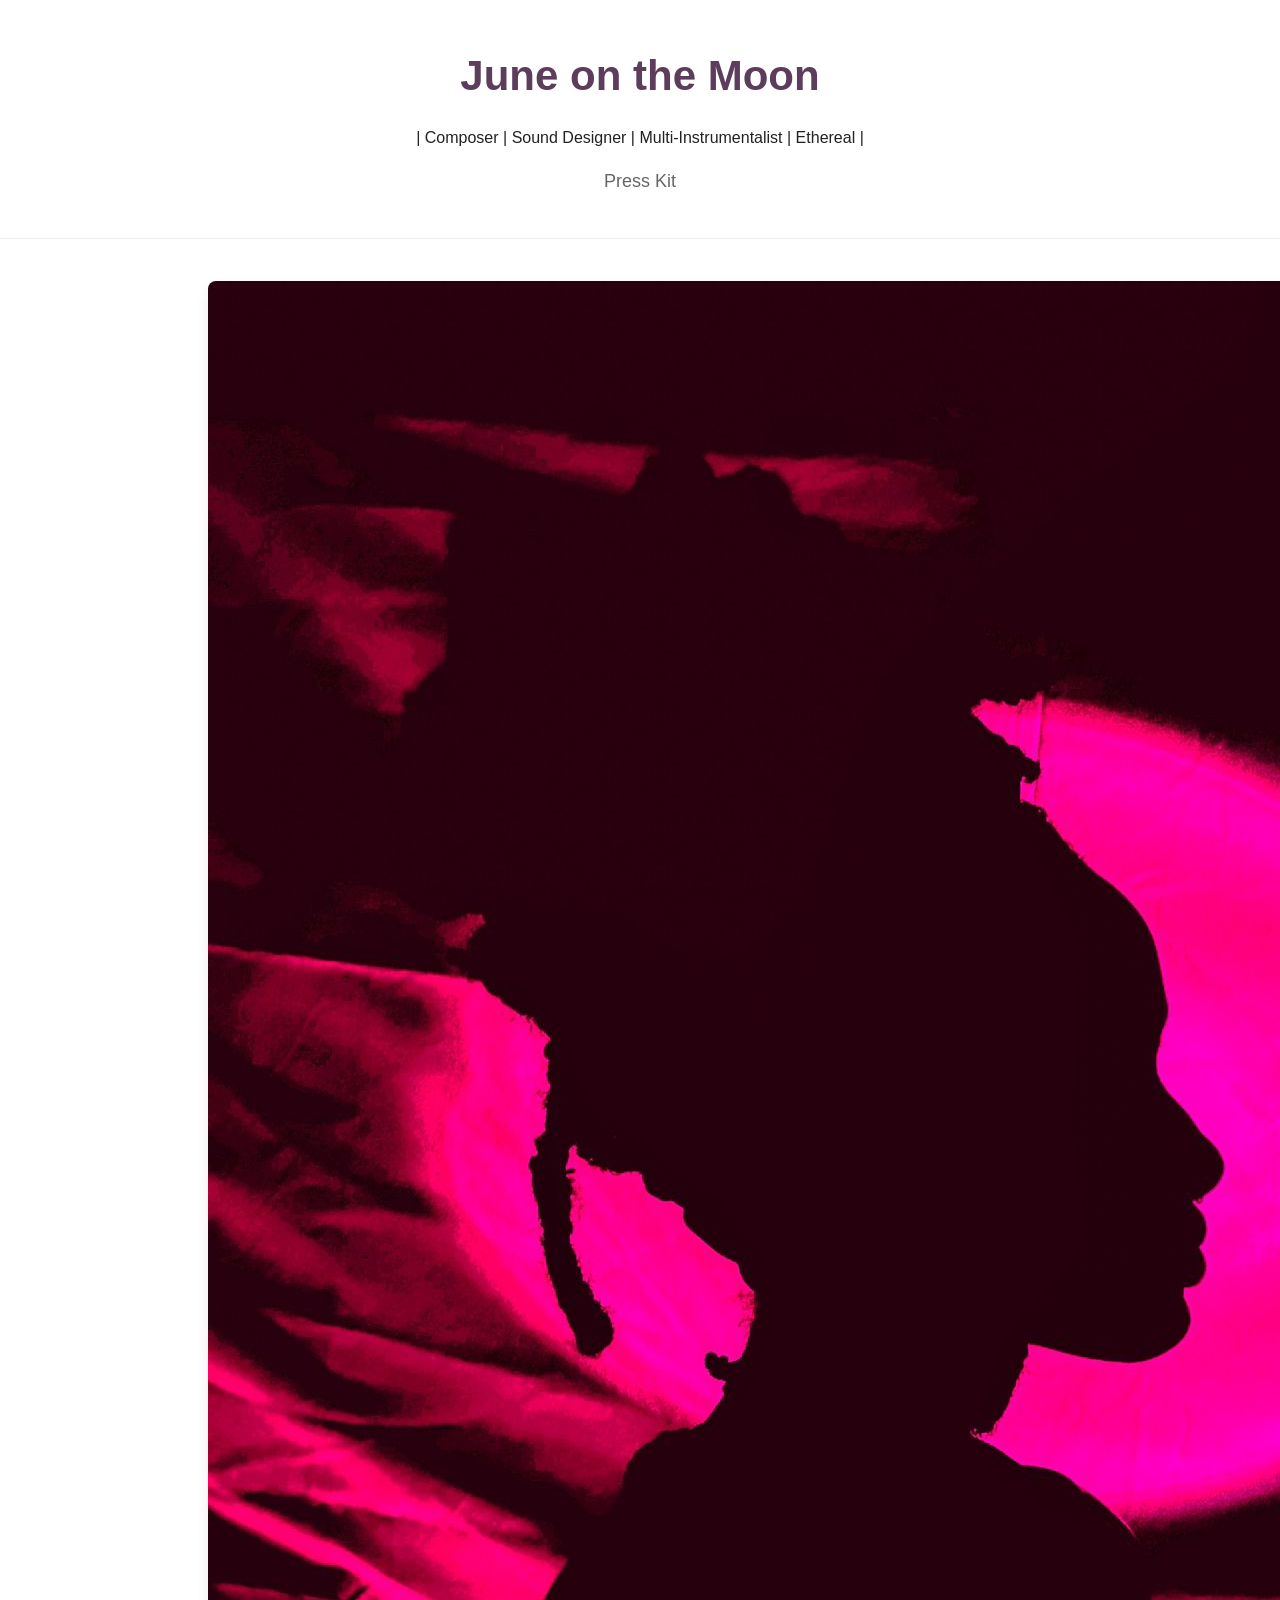
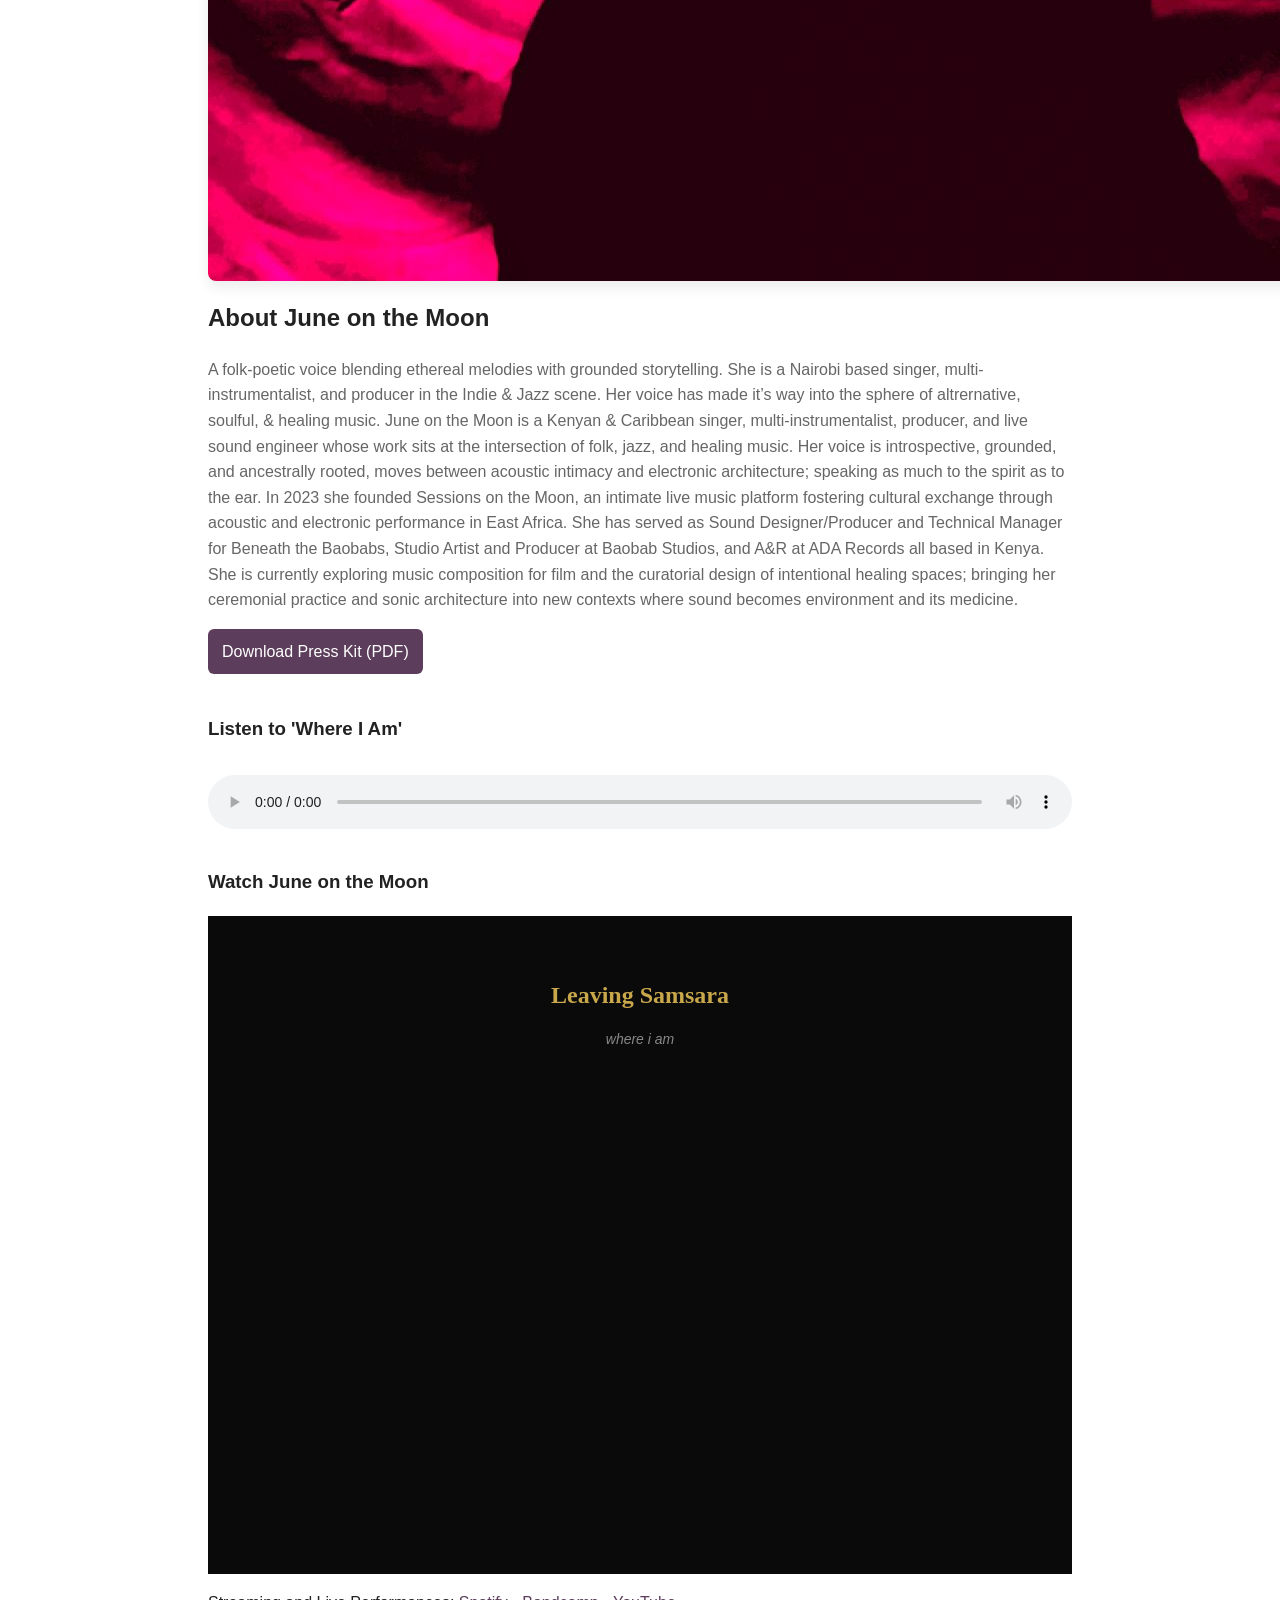
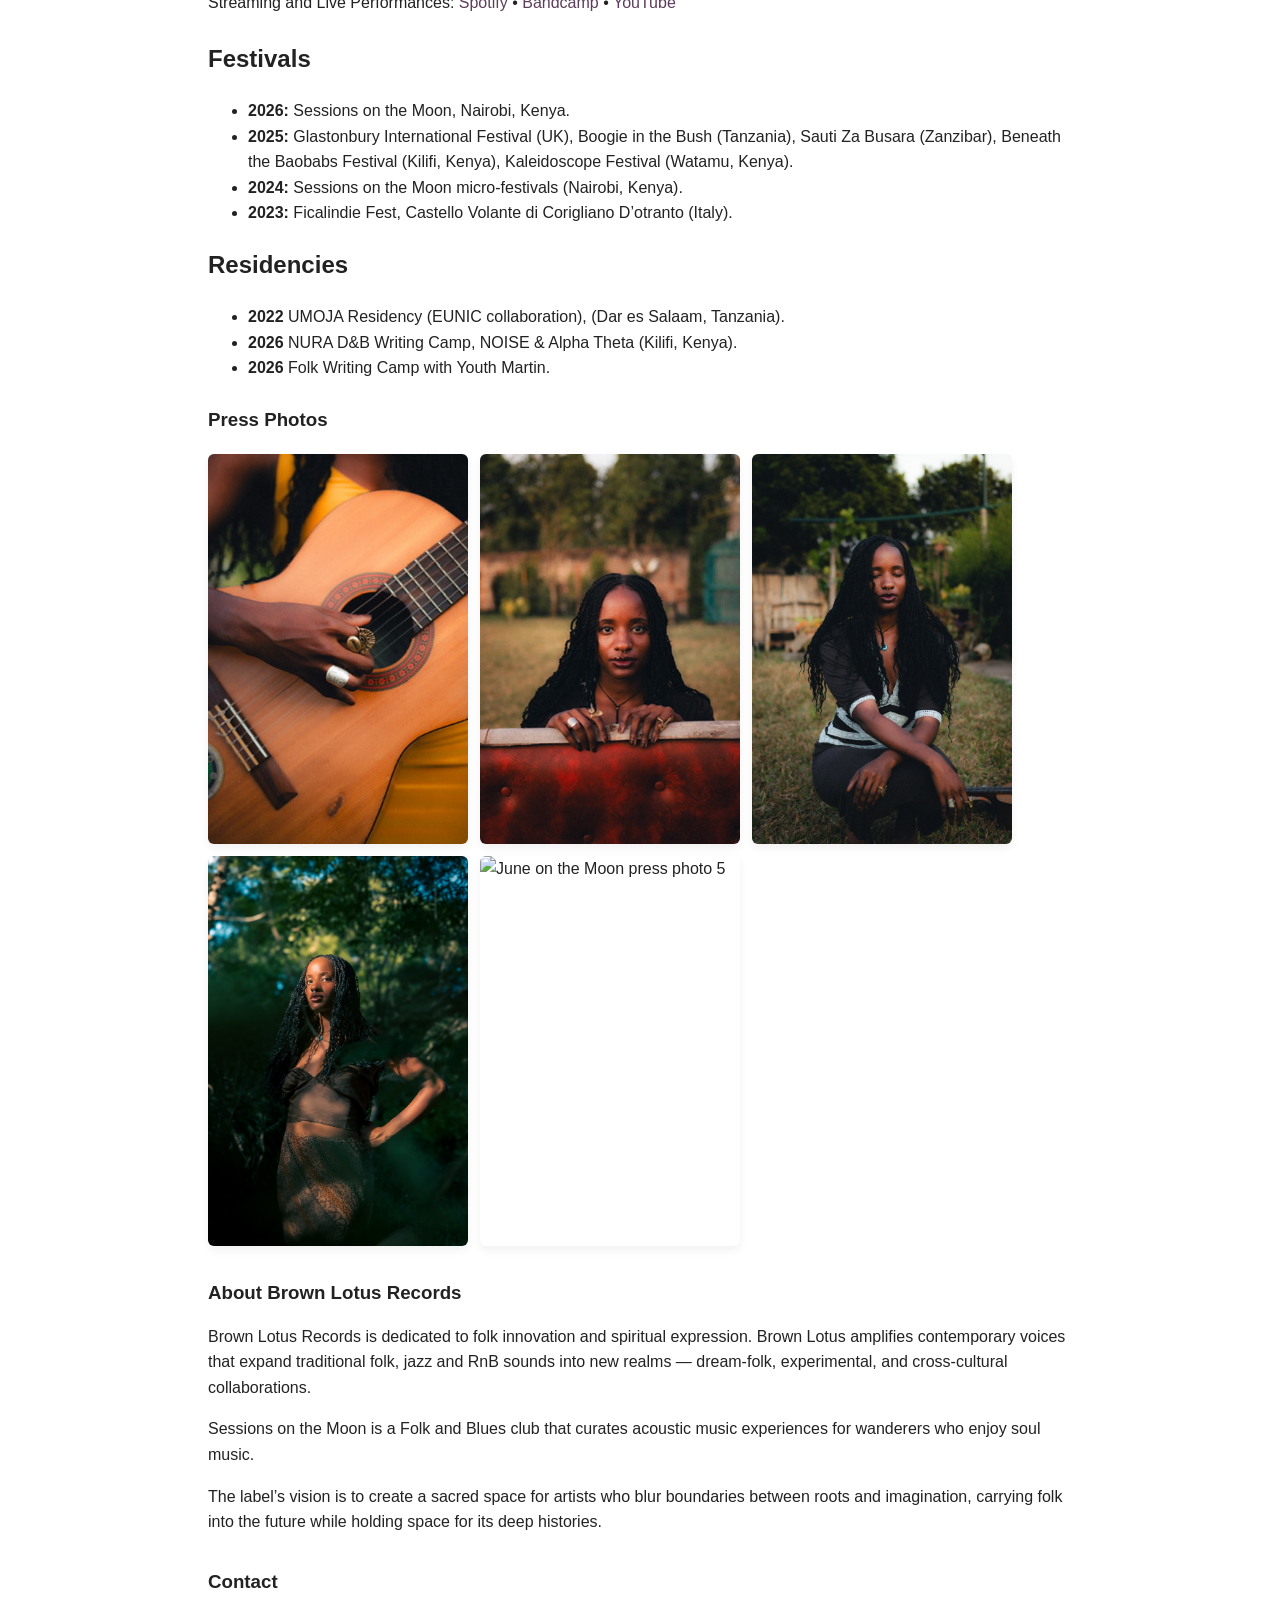
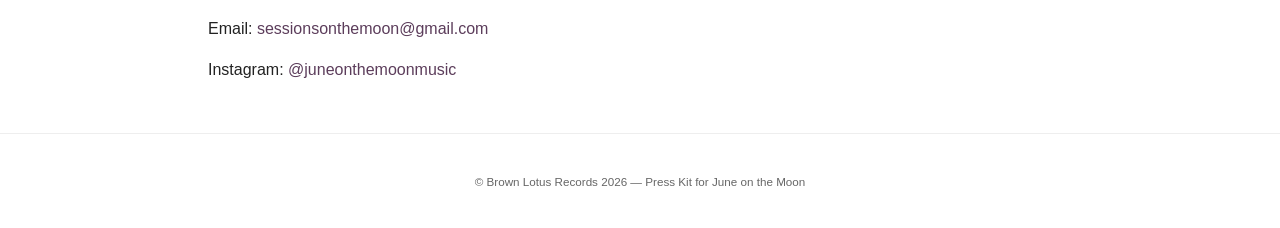
==== index.html @ 91c7a447 "Update index.html updated youtube link" ====
<!doctype html>
<html lang="en">
<head>
  <meta charset="utf-8" />
  <meta name="viewport" content="width=device-width,initial-scale=1" />
  <title>June on the Moon — Press Kit | Brown Lotus Records</title>
  <meta name="description" content="Press kit for June on the Moon, released under Brown Lotus Records." />
  <link rel="stylesheet" href="styles.css" />
</head>
<body>
  <header class="site-header">
    <div class="container">
      <h1 class="artist-name">June on the Moon</h1>
      <p> | Composer | Sound Designer | Multi-Instrumentalist | Ethereal |</p>
      <p class="artist-tag">Press Kit</p>
    </div>
  </header>

  <main class="container">
    <!-- Hero section -->
    <section class="hero">
      <img src="assets/june-hero.jpeg" alt="June on the Moon press photo" class="hero-img" />
      <div class="hero-text">
        <h2>About June on the Moon</h2>
       <p class="bio">
          A folk-poetic voice blending ethereal melodies with grounded storytelling. 
          She is a Nairobi based singer, multi-instrumentalist, and producer in the Indie & Jazz scene. 
          Her voice has made it’s way into the sphere of altrernative, soulful, & healing music.
          
         June on the Moon is a Kenyan & Caribbean singer, multi-instrumentalist, producer, and live sound engineer whose work sits at the intersection of
         folk, jazz, and healing music. Her voice is introspective, grounded, and ancestrally rooted, moves between acoustic intimacy and electronic architecture;
         speaking as much to the spirit as to the ear. In 2023 she founded Sessions on the Moon, an intimate live music platform fostering cultural exchange 
         through acoustic and electronic performance in East Africa. 
         She has served as Sound Designer/Producer and Technical Manager for Beneath the Baobabs, 
         Studio Artist and Producer at Baobab Studios, and A&R at ADA Records all based in Kenya.

         She is currently exploring music composition for film and the curatorial design of intentional healing spaces; bringing her ceremonial practice 
         and sonic architecture into new contexts where sound becomes environment and its medicine. 
        
        <p>
          <a class="cta" href="assets/june-presskit.pdf" download>Download Press Kit (PDF)</a>
        </p>
      </div>
    </section>

    <!-- Listen section -->
    <section class="listen">
      <h3>Listen to 'Where I Am'</h3>
      <audio controls>
        <source src="assets/june-track.mp3" type="audio/mpeg" />
        Your browser does not support the audio element.
      </audio>
        <!-- Video Section -->

        <h3>Watch June on the Moon</h3>
<section style="padding: 40px 20px; text-align: center; background: #0a0a0a;">
  <h2 style="color: #c9a84c; font-family: Georgia, serif; margin-bottom: 8px;">Leaving Samsara</h2>
  <p style="color: #888; font-size: 14px; margin-bottom: 20px;"><em>where i am</em></p>
  <div style="max-width: 560px; margin: 0 auto; position: relative; padding-bottom: 56.25%; height: 0; overflow: hidden; border-radius: 8px;">
  <iframe
    style="position: absolute; top: 0; left: 0; width: 100%; height: 100%; border-radius: 8px;"
    src="https://www.youtube.com/embed/In9rB8typNE"
    title="Leaving Samsara (where i am)"
    frameborder="0"
    allow="accelerometer; autoplay; clipboard-write; encrypted-media; gyroscope; picture-in-picture"
    allowfullscreen>
  </iframe>
</div>
</section>
      <p class="links">
        Streaming and Live Performances: <a href="https://open.spotify.com/artist/4D7fnI4k0SwiiH1v9u6l1j" target="_blank">Spotify</a> •
        <a href="https://juneonthemoonmusic.bandcamp.com/track/leaving-samsara-where-i-am" target="_blank">Bandcamp</a> •
        <a href="https://www.youtube.com/watch?v=BKdWdYmQmaE" target="_blank">YouTube</a>
      </p>
    </section>

<!--Notable Performances and residencies section --> 
<section class="events"> 
    <h2>Festivals</h2> 
    <ul>
        <li><strong>2026:</strong> Sessions on the Moon, Nairobi, Kenya.</li>
        <li><strong>2025:</strong> Glastonbury International Festival (UK), 
                                     Boogie in the Bush (Tanzania), 
                                     Sauti Za Busara (Zanzibar), 
                                     Beneath the Baobabs Festival (Kilifi, Kenya), 
                                     Kaleidoscope Festival (Watamu, Kenya).</li>
        <li><strong>2024:</strong> Sessions on the Moon micro-festivals (Nairobi, Kenya).</li>
        <li><strong>2023:</strong> Ficalindie Fest, Castello Volante di Corigliano D’otranto (Italy).</li>
    </ul> 

    <h2>Residencies</h2>
      <ul>
        <li><strong>2022</strong> UMOJA Residency (EUNIC collaboration), (Dar es Salaam, Tanzania).</li>
        <li><strong>2026</strong> NURA D&B Writing Camp, NOISE & Alpha Theta (Kilifi, Kenya).</li>
        <li><strong>2026</strong> Folk Writing Camp with Youth Martin.</li>
      </ul>
</section>

    <!-- Press photos -->
    <section class="media">
      <h3>Press Photos</h3>
      <div class="gallery">
        <img src="assets/june-photo-1.jpeg" alt="June on the Moon press photo 1" />
        <img src="assets/june-photo-2.jpeg" alt="June on the Moon press photo 2" />
        <img src="assets/june-photo-3.jpeg" alt="June on the Moon press photo 3" />
        <img src="assets/june-photo-4.jpg" alt="June on the Moon press photo 4" />
        <img src="assets/june-photo-5.jpg" alt="June on the Moon press photo 5" />
      </div>
    </section>

    <!-- Label info -->
    <section class="label-info">
      <h3>About Brown Lotus Records</h3>
      <p>
        Brown Lotus Records is dedicated to folk innovation and spiritual expression.
        Brown Lotus amplifies contemporary voices
       that expand traditional folk, jazz and RnB sounds into new realms — dream-folk, experimental, and
        cross-cultural collaborations.
      </p>
      <p> Sessions on the Moon is a Folk and Blues club that curates acoustic music experiences for wanderers who enjoy soul music.
      <p>
        The label’s vision is to create a sacred space for artists who blur boundaries
        between roots and imagination, carrying folk into the future while holding
        space for its deep histories.
      </p>
    </section>

    <!-- Contact -->
    <section class="contact">
      <h3>Contact</h3>
      <p>Email: <a href="mailto:sessionsonthemoon@gmail.com">sessionsonthemoon@gmail.com</a></p>
      <p>Instagram: <a href="https://www.instagram.com/juneonthemoonmusic/?hl=en" target="_blank">@juneonthemoonmusic</a></p>
    </section>
  </main>

  <footer class="site-footer">
    <div class="container">
      <small>© Brown Lotus Records 2026 — Press Kit for June on the Moon</small>
    </div>
  </footer>
</body>
</html>
---- styles.css ----
:root {
  --max-width: 900px;
  --accent: #5c3d5b;
  --muted: #666;
  --bg: ##3b2f3b;
}
* { box-sizing: border-box; }
body {
  font-family: "Helvetica Neue", Arial, sans-serif;
  margin: 0;
  background: var(--bg);
  color: #222;
  line-height: 1.6;
}
.container {
  max-width: var(--max-width);
  margin: 0 auto;
  padding: 18px;
}

/* Header */
.site-header {
  background: #fff;
  border-bottom: 1px solid #eee;
  text-align: center;
  padding: 24px 0;
}
.artist-name {
  margin: 0;
  font-size: 42px;
  color: var(--accent);
}
.artist-tag {
  margin: 0;
  color: var(--muted);
  font-size: 18px;
}

/* Hero */
.hero {
  display: flex;
  flex-wrap: wrap;
  gap: 18px;
  margin: 24px 0;
}
.hero-img {
  flex: 1 1 200px;
  border-radius: 8px;
  object-fit: cover;
  box-shadow: 0 6px 14px rgba(0,0,0,0.08);
}
.hero-text {
  flex: 2 1 320px;
}
.hero-text h2 {
  margin-top: 0;
}
.bio {
  margin: 0 0 12px;
  color: var(--muted);
}
.cta {
  display: inline-block;
  padding: 10px 14px;
  background: var(--accent);
  color: #fff;
  border-radius: 6px;
  text-decoration: none;
}

/* Listen section */
.listen { margin: 24px 0; }
.listen audio { margin: 12px 0; width: 100%; }
.links a { color: var(--accent); text-decoration: none; }
.links a:hover { text-decoration: underline; }

/* Media gallery */
.media { margin: 24px 0; }
.gallery {
  display: flex;
  gap: 12px;
  flex-wrap: wrap;
}
.gallery img {
  width: 260px;
  border-radius: 6px;
  box-shadow: 0 4px 10px rgba(0,0,0,0.06);
}

/* Label info */
.label-info { margin: 32px 0; }
.label-info h3 { margin-bottom: 8px; }

/* Contact */
.contact { margin: 32px 0; }
.contact a { color: var(--accent); text-decoration: none; }
.contact a:hover { text-decoration: underline; }

/* Footer */
.site-footer {
  border-top: 1px solid #eee;
  text-align: center;
  padding: 18px 0;
  color: var(--muted);
  font-size: 14px;
}

@media(max-width:700px) {
  .hero { flex-direction: column; }
  .hero-img, .hero-text { flex: 1 1 100%; }
}
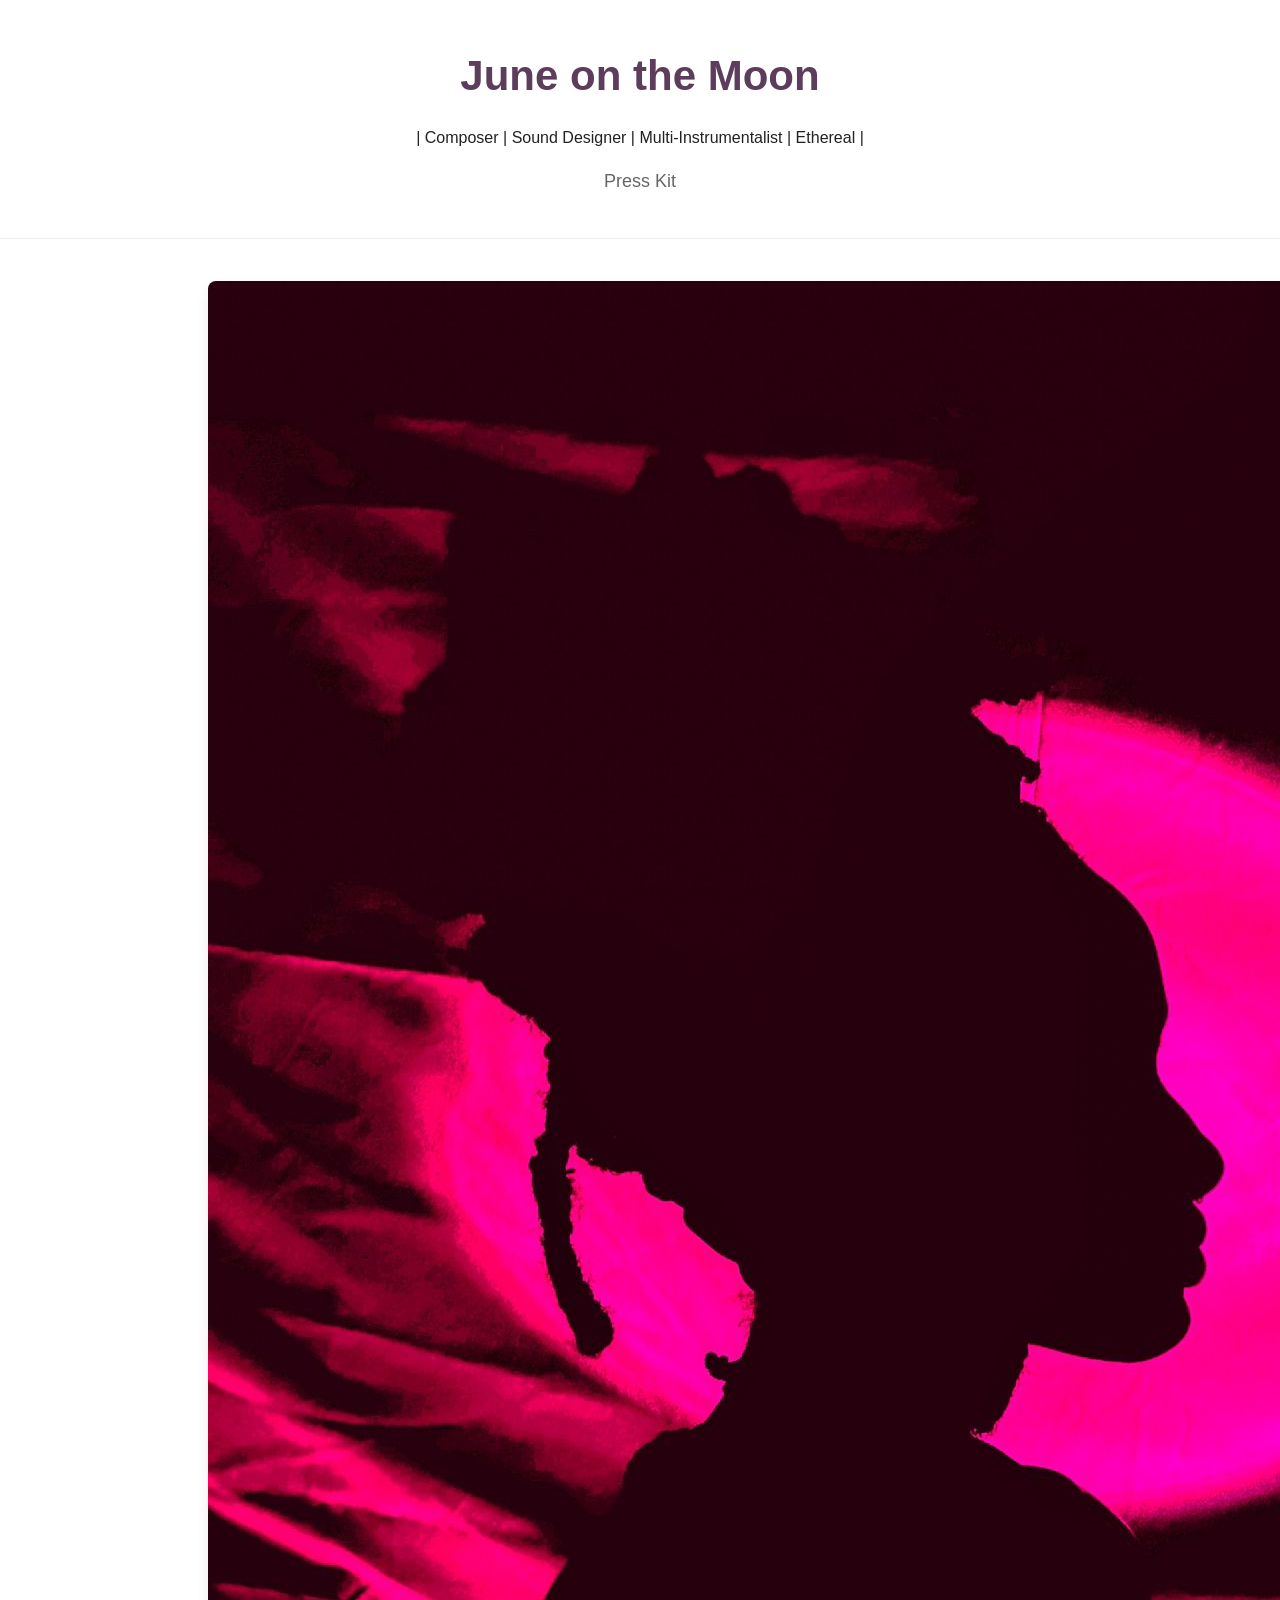
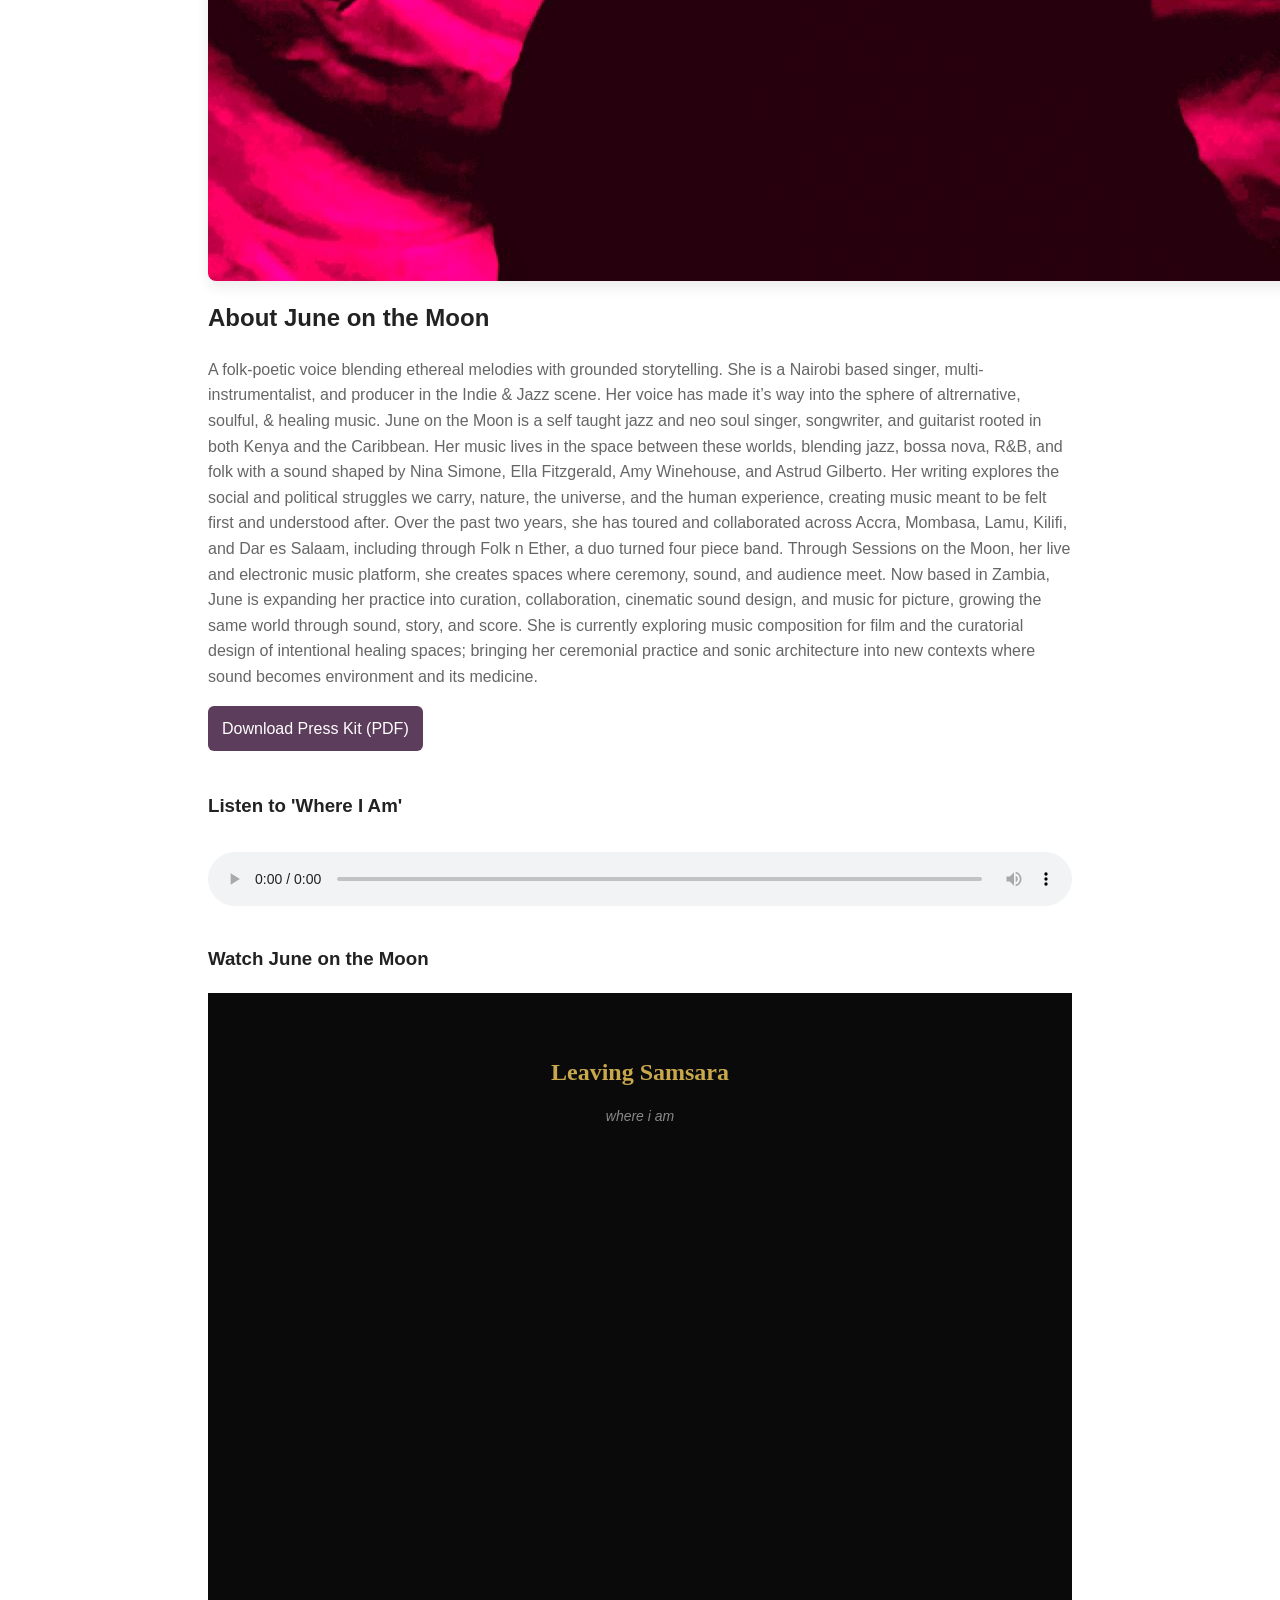
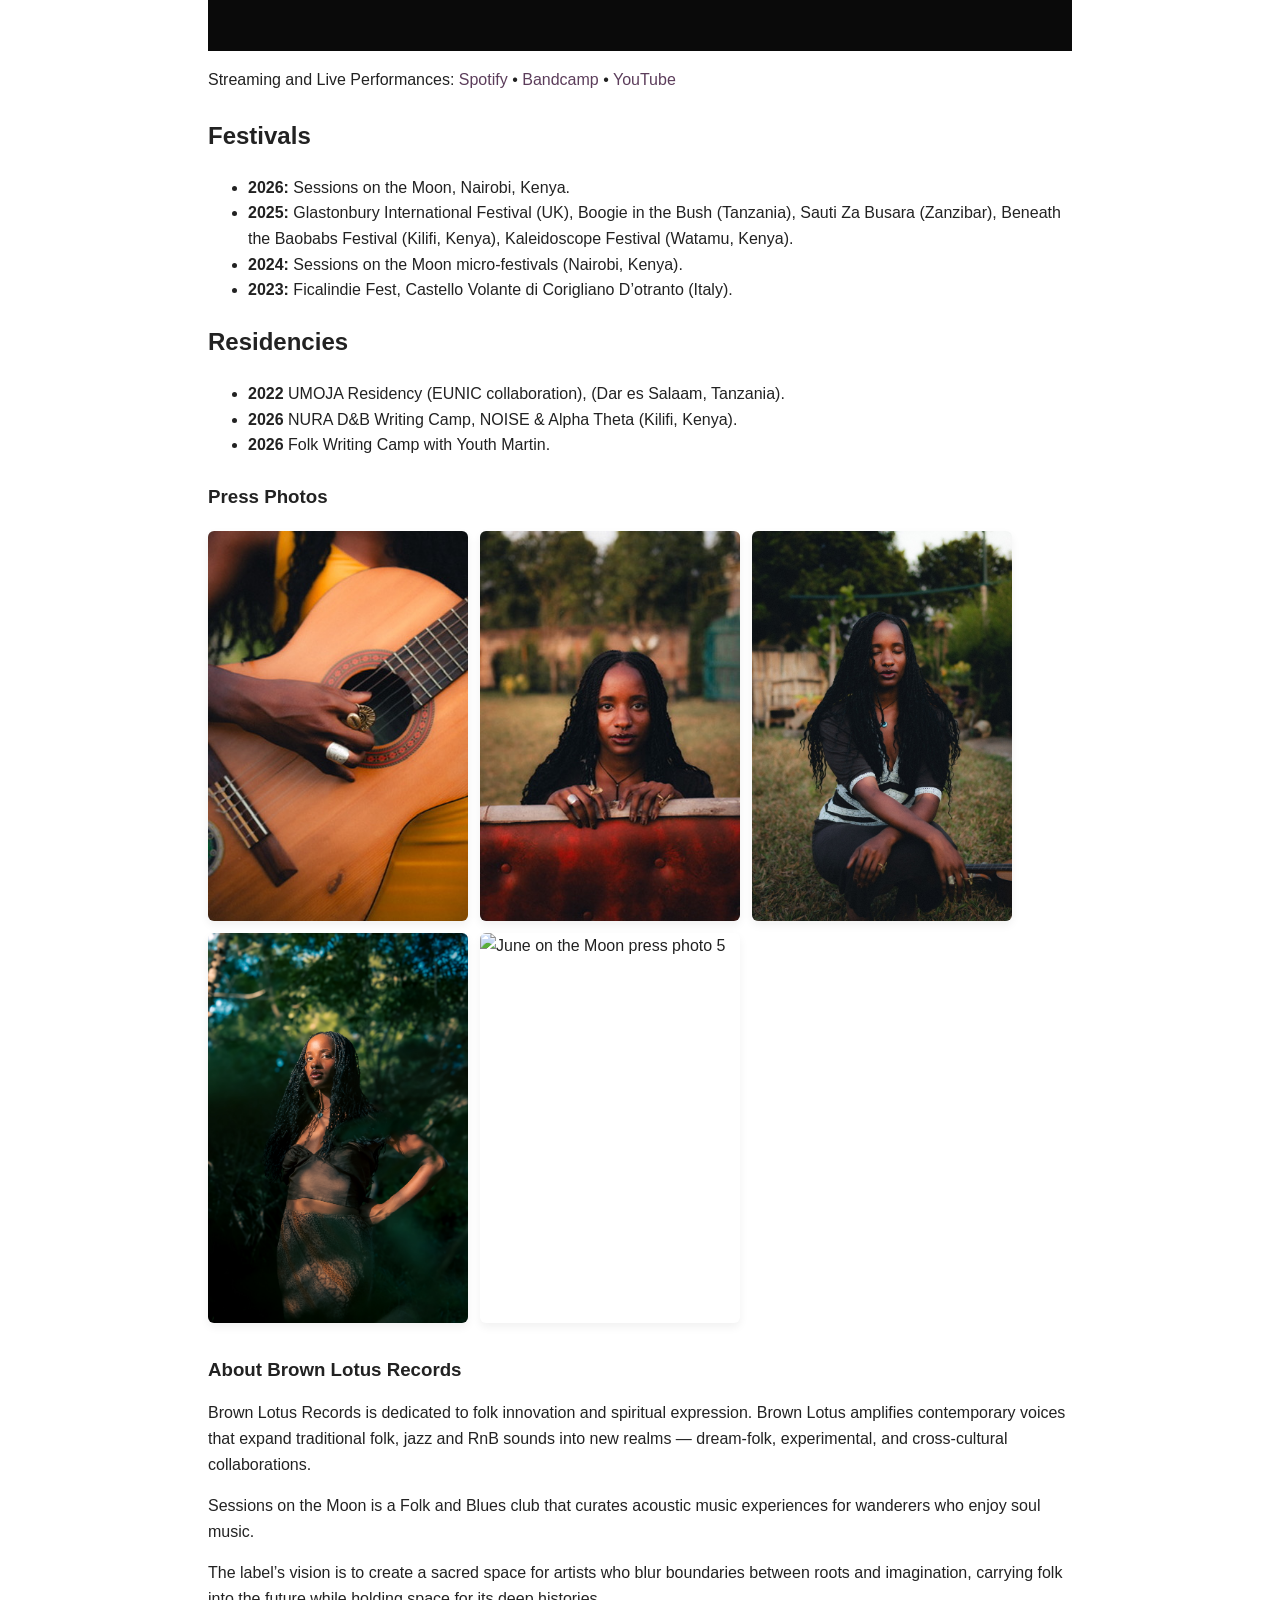
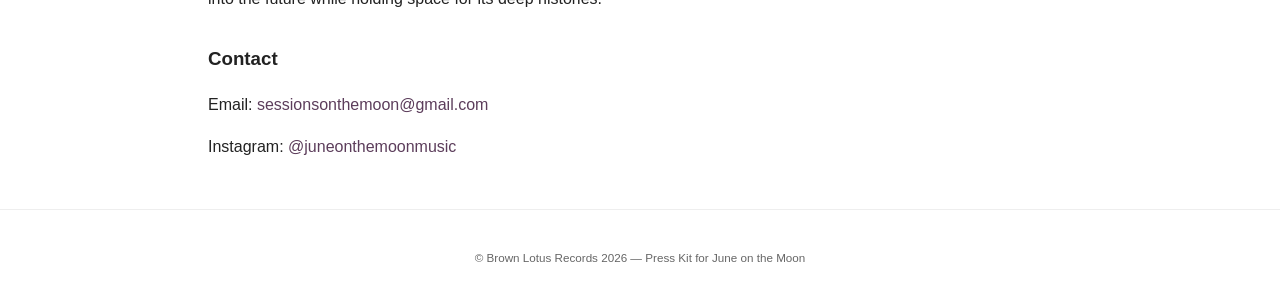
==== commit aade6ce0: "Update index.html hi" ====
--- a/index.html
+++ b/index.html
@@ -27,12 +27,13 @@
           She is a Nairobi based singer, multi-instrumentalist, and producer in the Indie & Jazz scene. 
           Her voice has made it’s way into the sphere of altrernative, soulful, & healing music.
           
-         June on the Moon is a Kenyan & Caribbean singer, multi-instrumentalist, producer, and live sound engineer whose work sits at the intersection of
-         folk, jazz, and healing music. Her voice is introspective, grounded, and ancestrally rooted, moves between acoustic intimacy and electronic architecture;
-         speaking as much to the spirit as to the ear. In 2023 she founded Sessions on the Moon, an intimate live music platform fostering cultural exchange 
-         through acoustic and electronic performance in East Africa. 
-         She has served as Sound Designer/Producer and Technical Manager for Beneath the Baobabs, 
-         Studio Artist and Producer at Baobab Studios, and A&R at ADA Records all based in Kenya.
+        June on the Moon is a self taught jazz and neo soul singer, songwriter, and guitarist rooted in both Kenya and the Caribbean. Her music lives in the space between these worlds, blending jazz, bossa nova, R&B, and folk with a sound shaped by Nina Simone, Ella Fitzgerald, Amy Winehouse, and Astrud Gilberto.
+
+Her writing explores the social and political struggles we carry, nature, the universe, and the human experience, creating music meant to be felt first and understood after.
+
+Over the past two years, she has toured and collaborated across Accra, Mombasa, Lamu, Kilifi, and Dar es Salaam, including through Folk n Ether, a duo turned four piece band. Through Sessions on the Moon, her live and electronic music platform, she creates spaces where ceremony, sound, and audience meet.
+
+Now based in Zambia, June is expanding her practice into curation, collaboration, cinematic sound design, and music for picture, growing the same world through sound, story, and score.
 
          She is currently exploring music composition for film and the curatorial design of intentional healing spaces; bringing her ceremonial practice 
          and sonic architecture into new contexts where sound becomes environment and its medicine. 
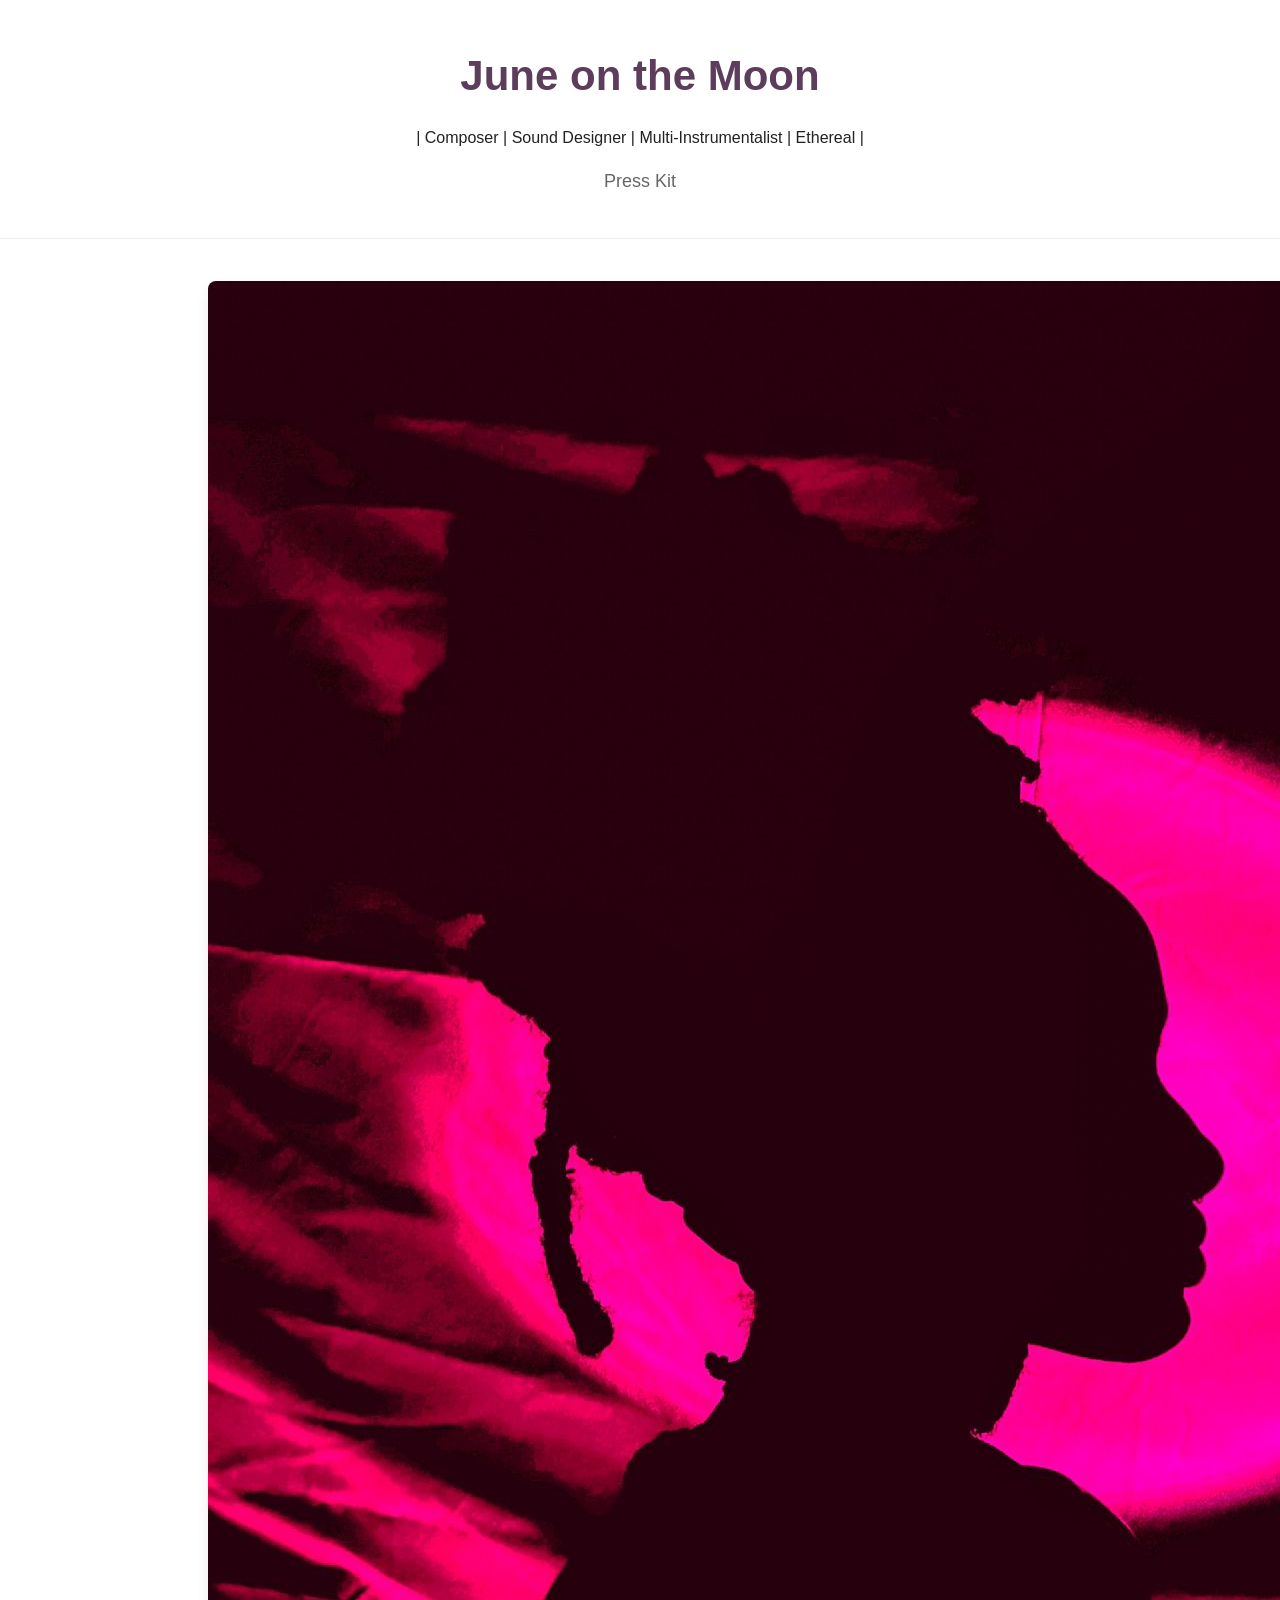
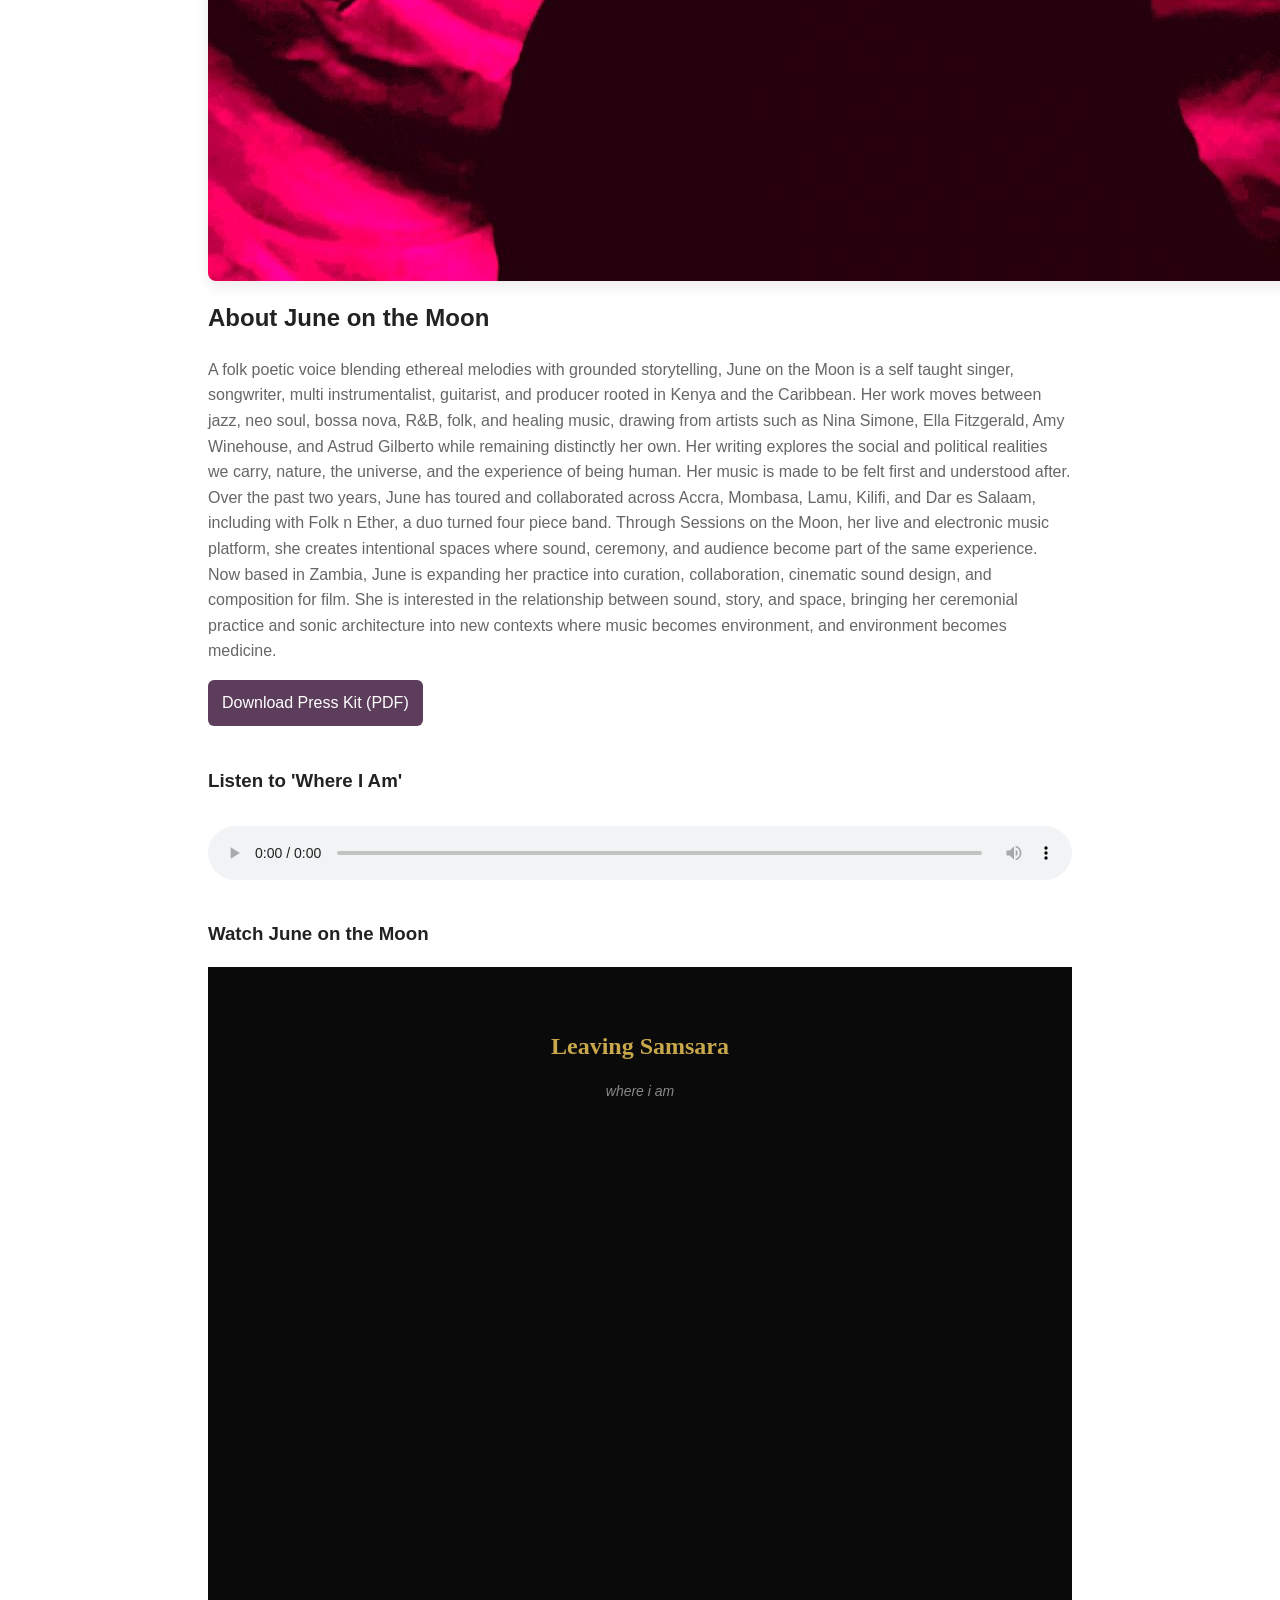
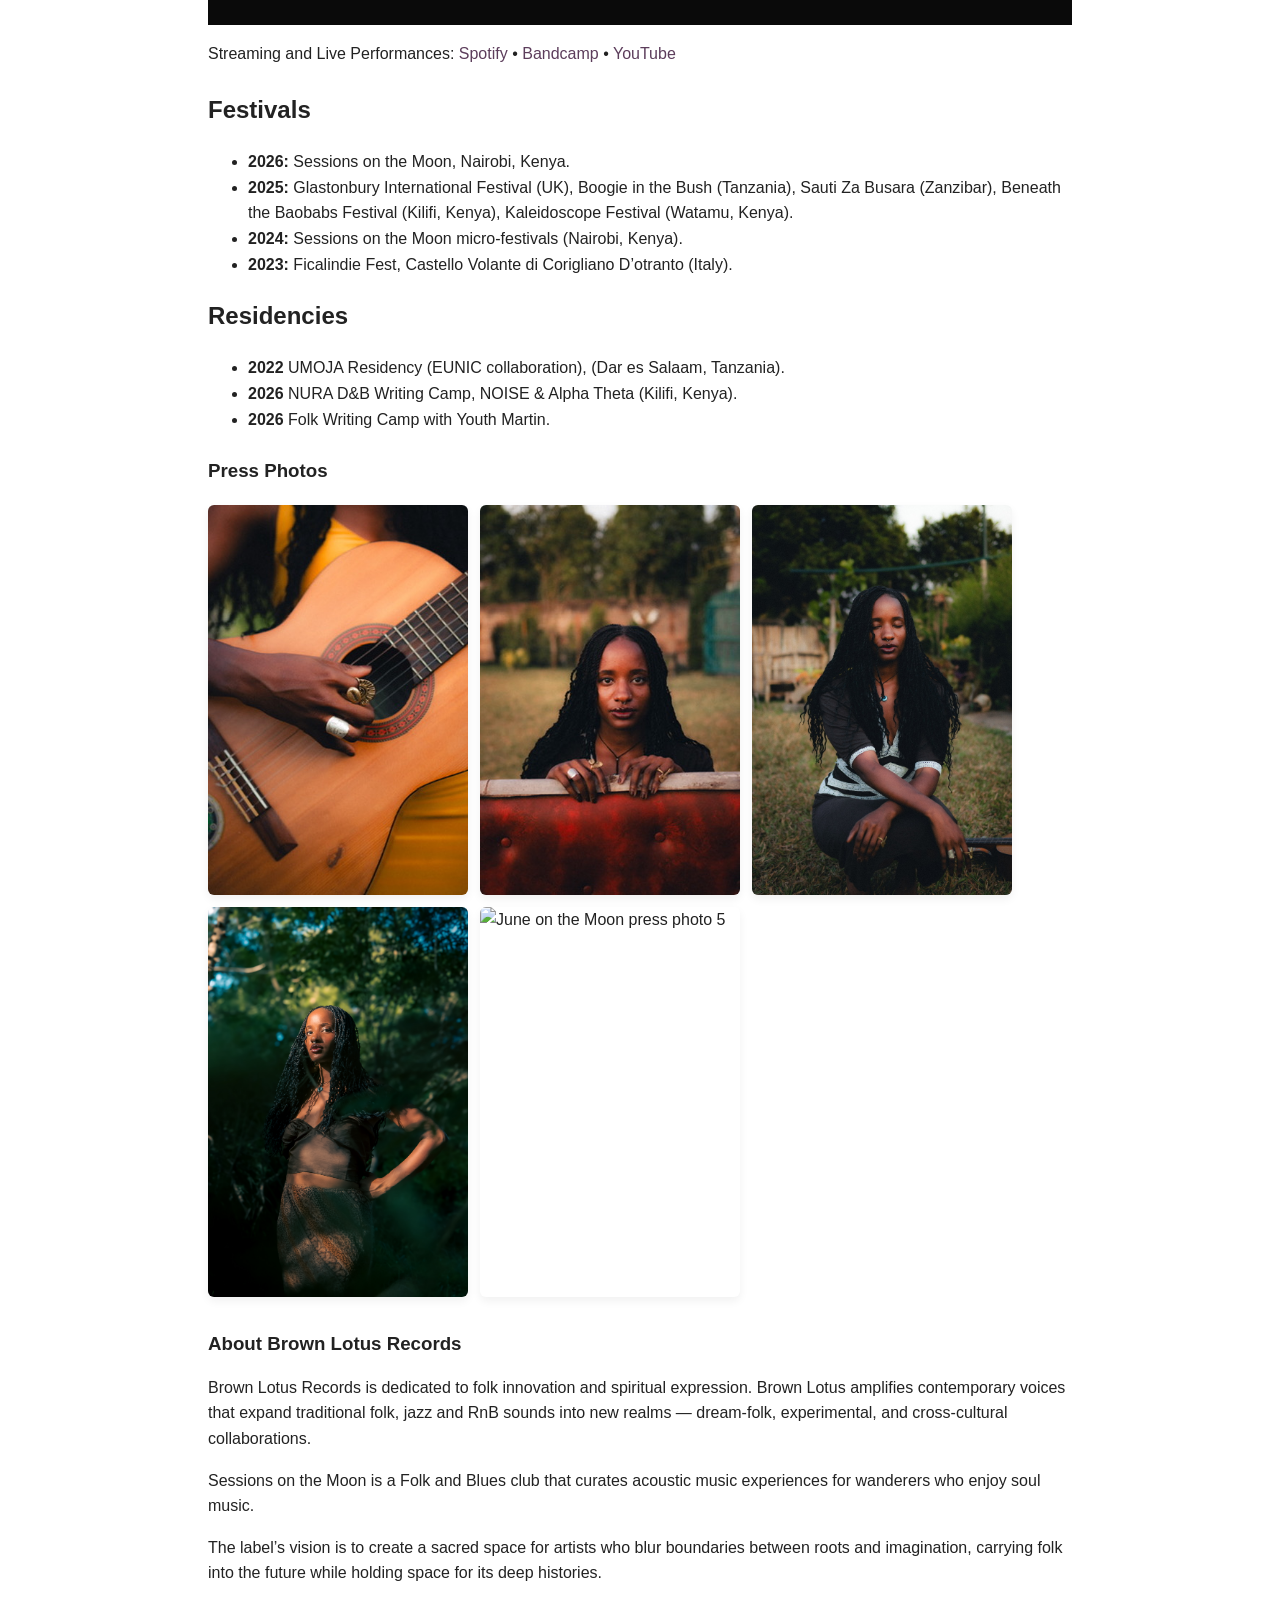
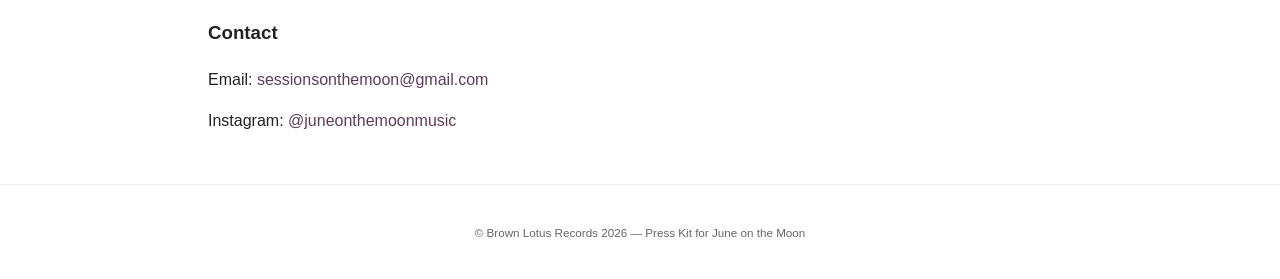
==== commit 1347c82f: "Update index.html updated bio descriptioo for june" ====
--- a/index.html
+++ b/index.html
@@ -23,20 +23,14 @@
       <div class="hero-text">
         <h2>About June on the Moon</h2>
        <p class="bio">
-          A folk-poetic voice blending ethereal melodies with grounded storytelling. 
-          She is a Nairobi based singer, multi-instrumentalist, and producer in the Indie & Jazz scene. 
-          Her voice has made it’s way into the sphere of altrernative, soulful, & healing music.
-          
-        June on the Moon is a self taught jazz and neo soul singer, songwriter, and guitarist rooted in both Kenya and the Caribbean. Her music lives in the space between these worlds, blending jazz, bossa nova, R&B, and folk with a sound shaped by Nina Simone, Ella Fitzgerald, Amy Winehouse, and Astrud Gilberto.
+         A folk poetic voice blending ethereal melodies with grounded storytelling, June on the Moon is a self taught singer, songwriter, multi instrumentalist, guitarist, and producer rooted in Kenya and the Caribbean. Her work moves between jazz, neo soul, bossa nova, R&B, folk, and healing music, drawing from artists such as Nina Simone, Ella Fitzgerald, Amy Winehouse, and Astrud Gilberto while remaining distinctly her own.
 
-Her writing explores the social and political struggles we carry, nature, the universe, and the human experience, creating music meant to be felt first and understood after.
+Her writing explores the social and political realities we carry, nature, the universe, and the experience of being human. Her music is made to be felt first and understood after.
 
-Over the past two years, she has toured and collaborated across Accra, Mombasa, Lamu, Kilifi, and Dar es Salaam, including through Folk n Ether, a duo turned four piece band. Through Sessions on the Moon, her live and electronic music platform, she creates spaces where ceremony, sound, and audience meet.
+Over the past two years, June has toured and collaborated across Accra, Mombasa, Lamu, Kilifi, and Dar es Salaam, including with Folk n Ether, a duo turned four piece band. Through Sessions on the Moon, her live and electronic music platform, she creates intentional spaces where sound, ceremony, and audience become part of the same experience.
 
-Now based in Zambia, June is expanding her practice into curation, collaboration, cinematic sound design, and music for picture, growing the same world through sound, story, and score.
+Now based in Zambia, June is expanding her practice into curation, collaboration, cinematic sound design, and composition for film. She is interested in the relationship between sound, story, and space, bringing her ceremonial practice and sonic architecture into new contexts where music becomes environment, and environment becomes medicine.</p>
 
-         She is currently exploring music composition for film and the curatorial design of intentional healing spaces; bringing her ceremonial practice 
-         and sonic architecture into new contexts where sound becomes environment and its medicine. 
         
         <p>
           <a class="cta" href="assets/june-presskit.pdf" download>Download Press Kit (PDF)</a>
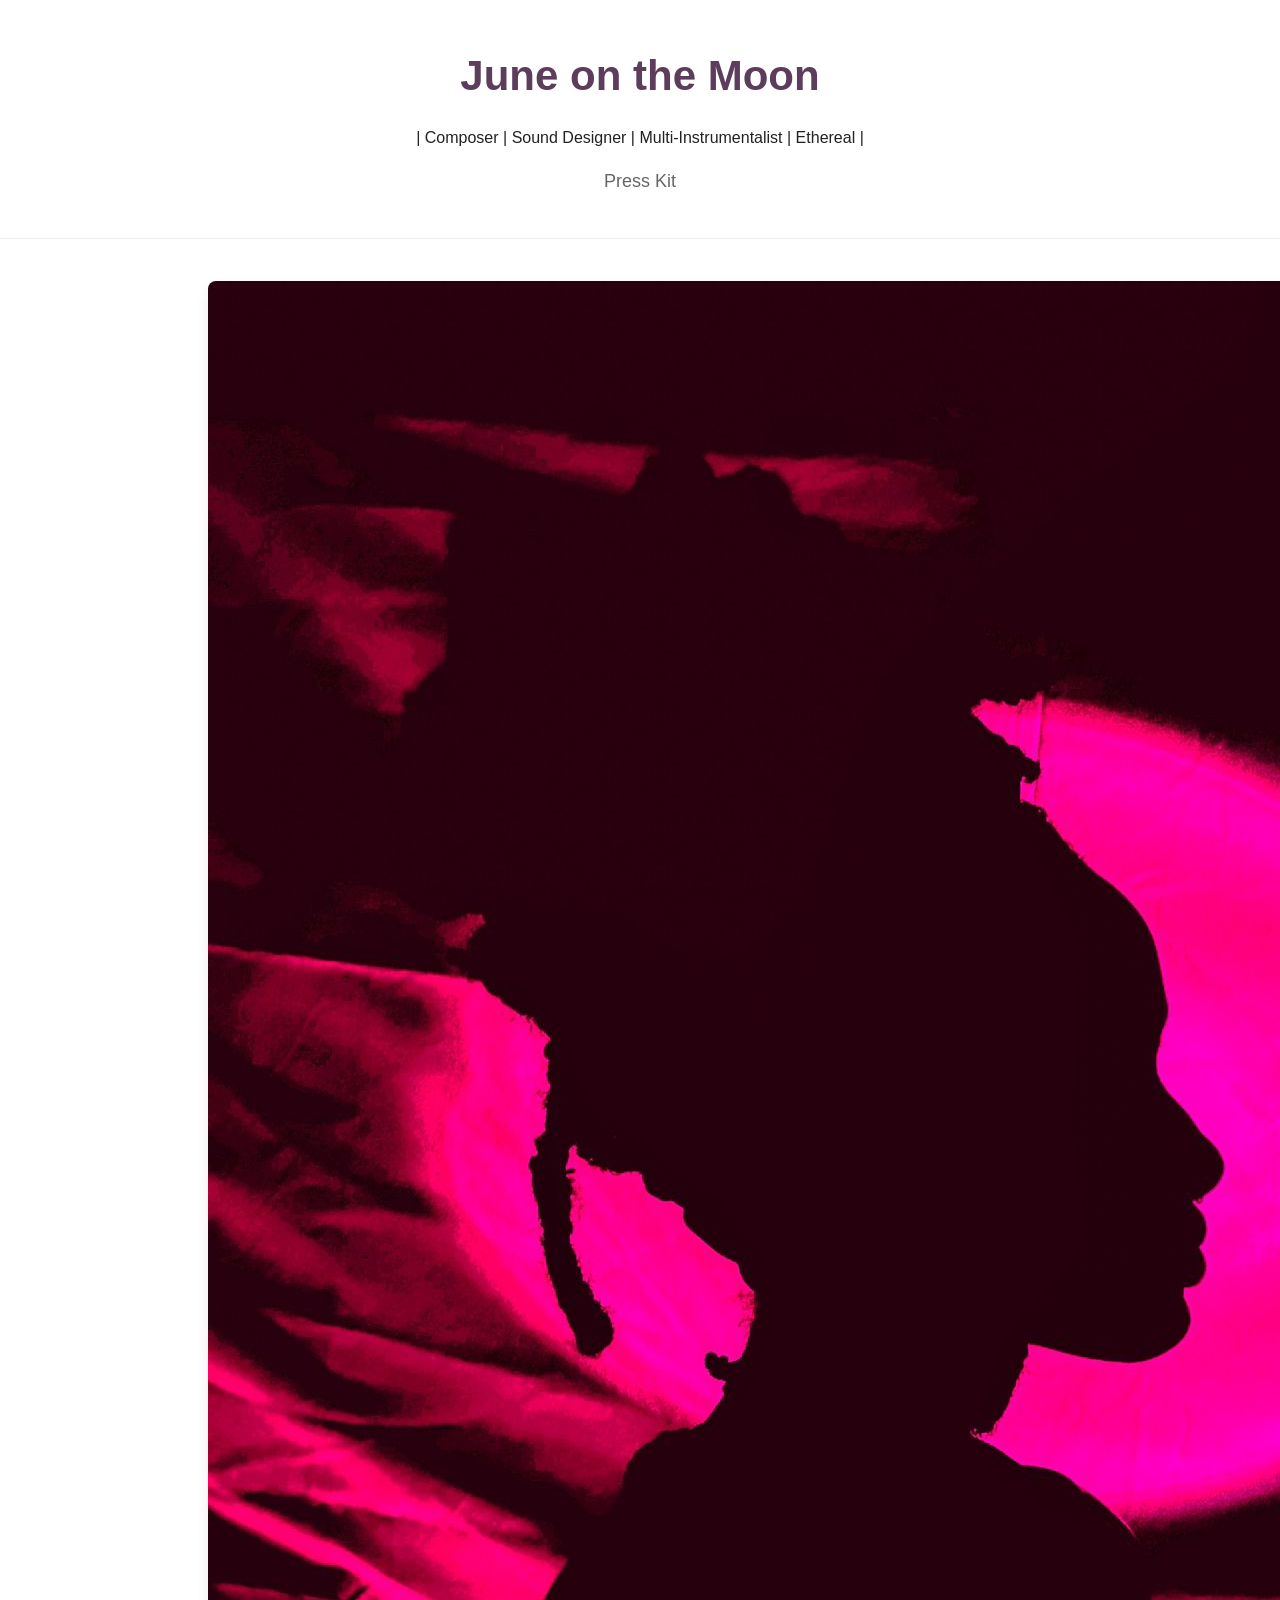
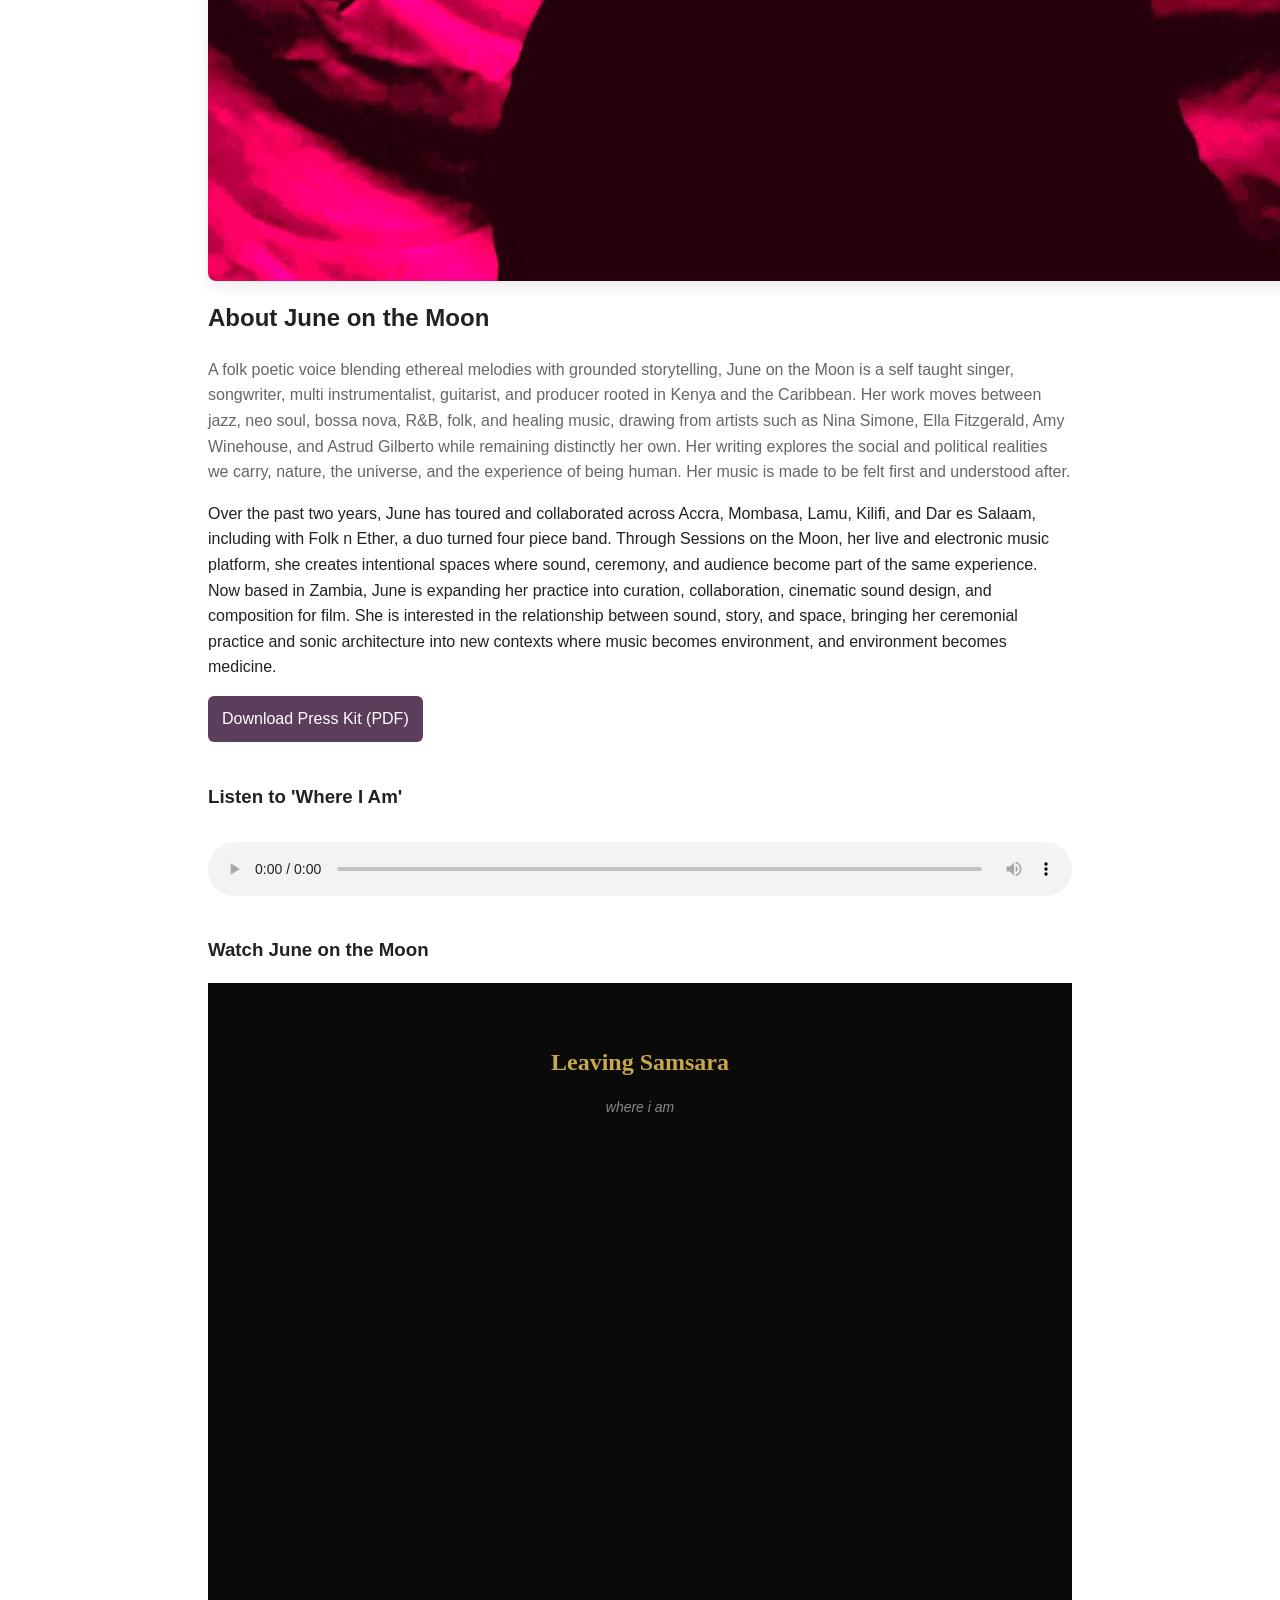
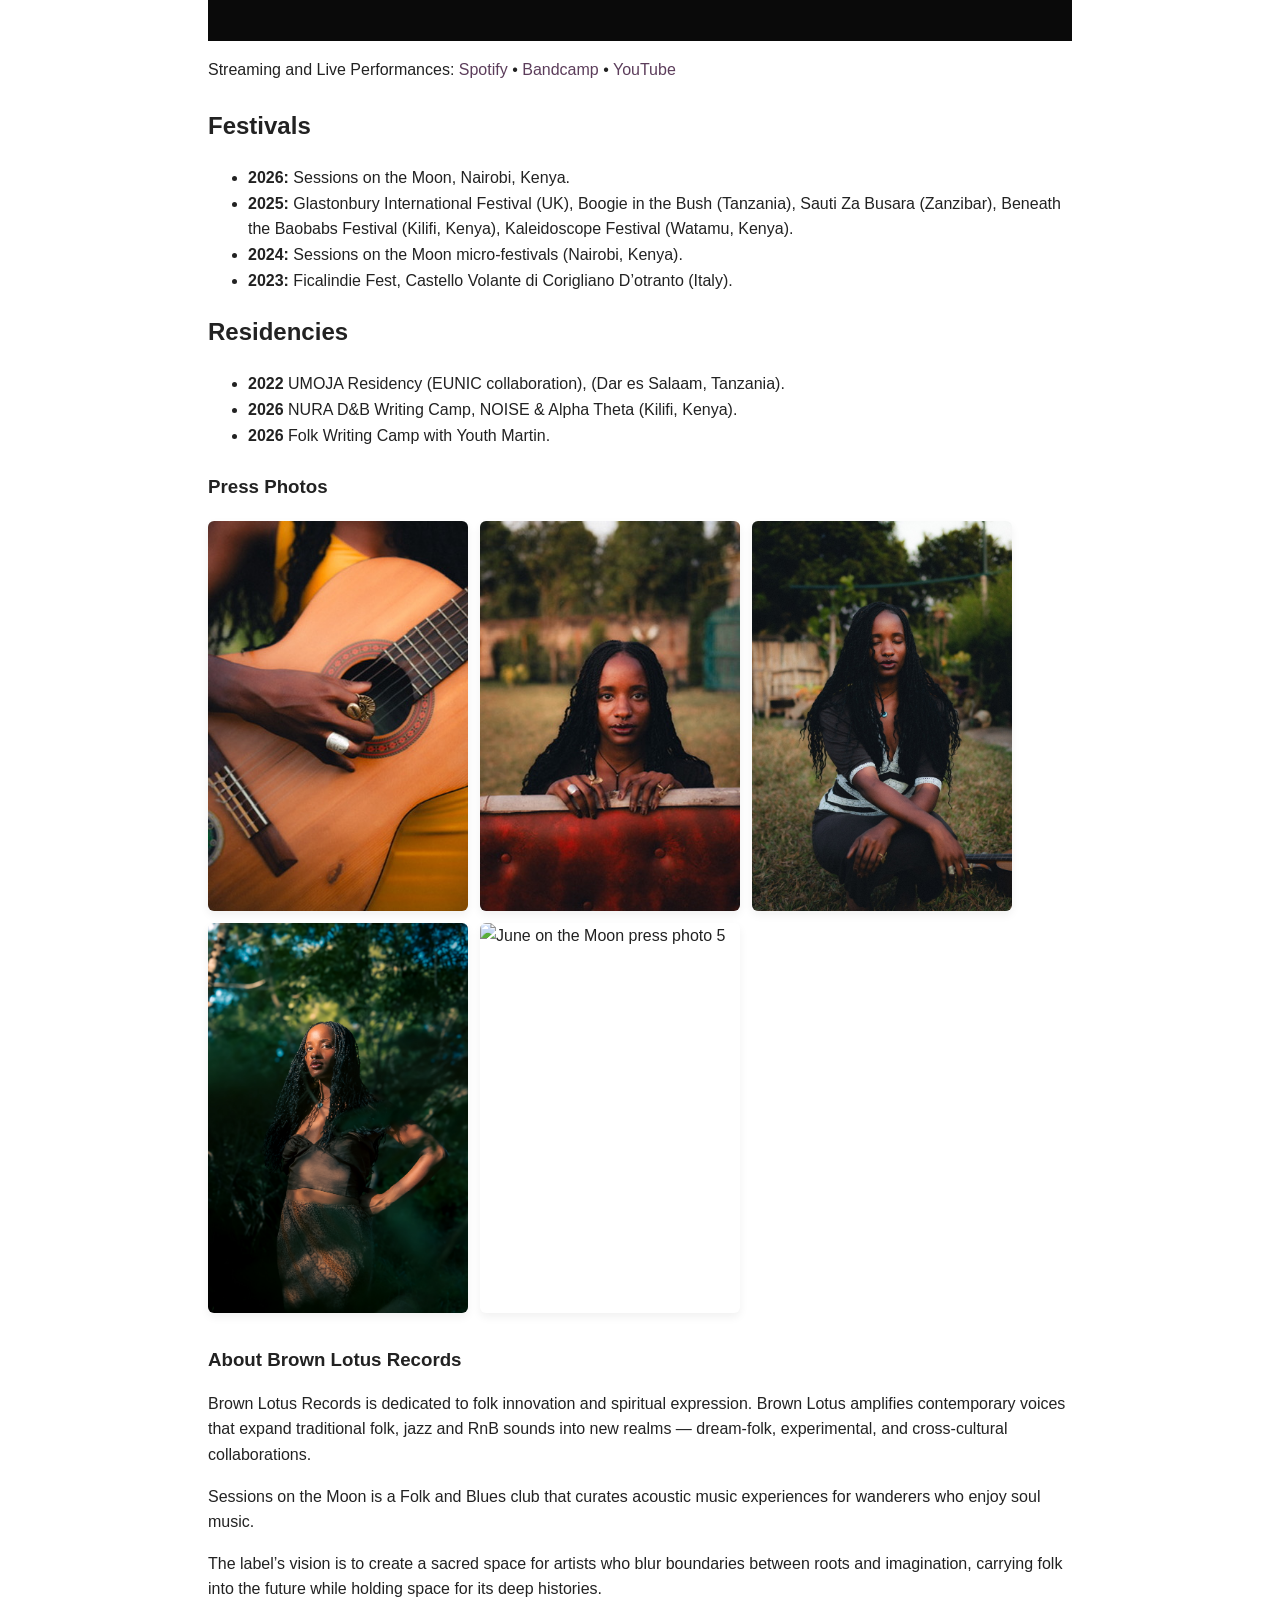
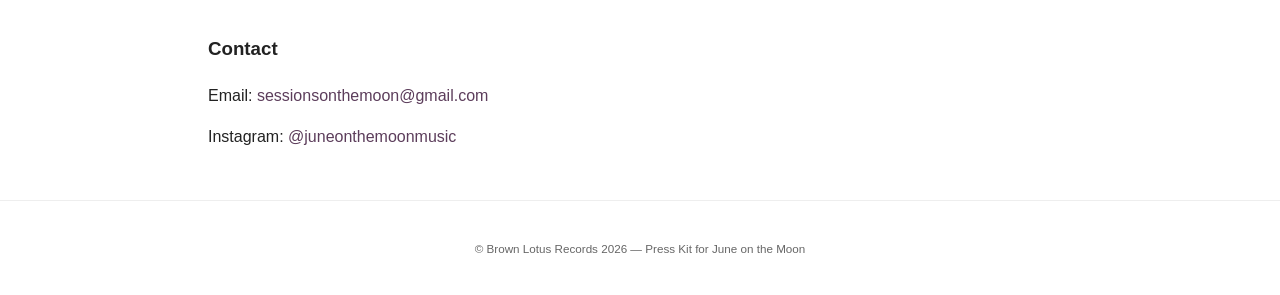
==== commit 91964fe1: "Update index.html" ====
--- a/index.html
+++ b/index.html
@@ -25,9 +25,9 @@
        <p class="bio">
          A folk poetic voice blending ethereal melodies with grounded storytelling, June on the Moon is a self taught singer, songwriter, multi instrumentalist, guitarist, and producer rooted in Kenya and the Caribbean. Her work moves between jazz, neo soul, bossa nova, R&B, folk, and healing music, drawing from artists such as Nina Simone, Ella Fitzgerald, Amy Winehouse, and Astrud Gilberto while remaining distinctly her own.
 
-Her writing explores the social and political realities we carry, nature, the universe, and the experience of being human. Her music is made to be felt first and understood after.
+Her writing explores the social and political realities we carry, nature, the universe, and the experience of being human. Her music is made to be felt first and understood after.</p>
 
-Over the past two years, June has toured and collaborated across Accra, Mombasa, Lamu, Kilifi, and Dar es Salaam, including with Folk n Ether, a duo turned four piece band. Through Sessions on the Moon, her live and electronic music platform, she creates intentional spaces where sound, ceremony, and audience become part of the same experience.
+      </p>Over the past two years, June has toured and collaborated across Accra, Mombasa, Lamu, Kilifi, and Dar es Salaam, including with Folk n Ether, a duo turned four piece band. Through Sessions on the Moon, her live and electronic music platform, she creates intentional spaces where sound, ceremony, and audience become part of the same experience.
 
 Now based in Zambia, June is expanding her practice into curation, collaboration, cinematic sound design, and composition for film. She is interested in the relationship between sound, story, and space, bringing her ceremonial practice and sonic architecture into new contexts where music becomes environment, and environment becomes medicine.</p>
 
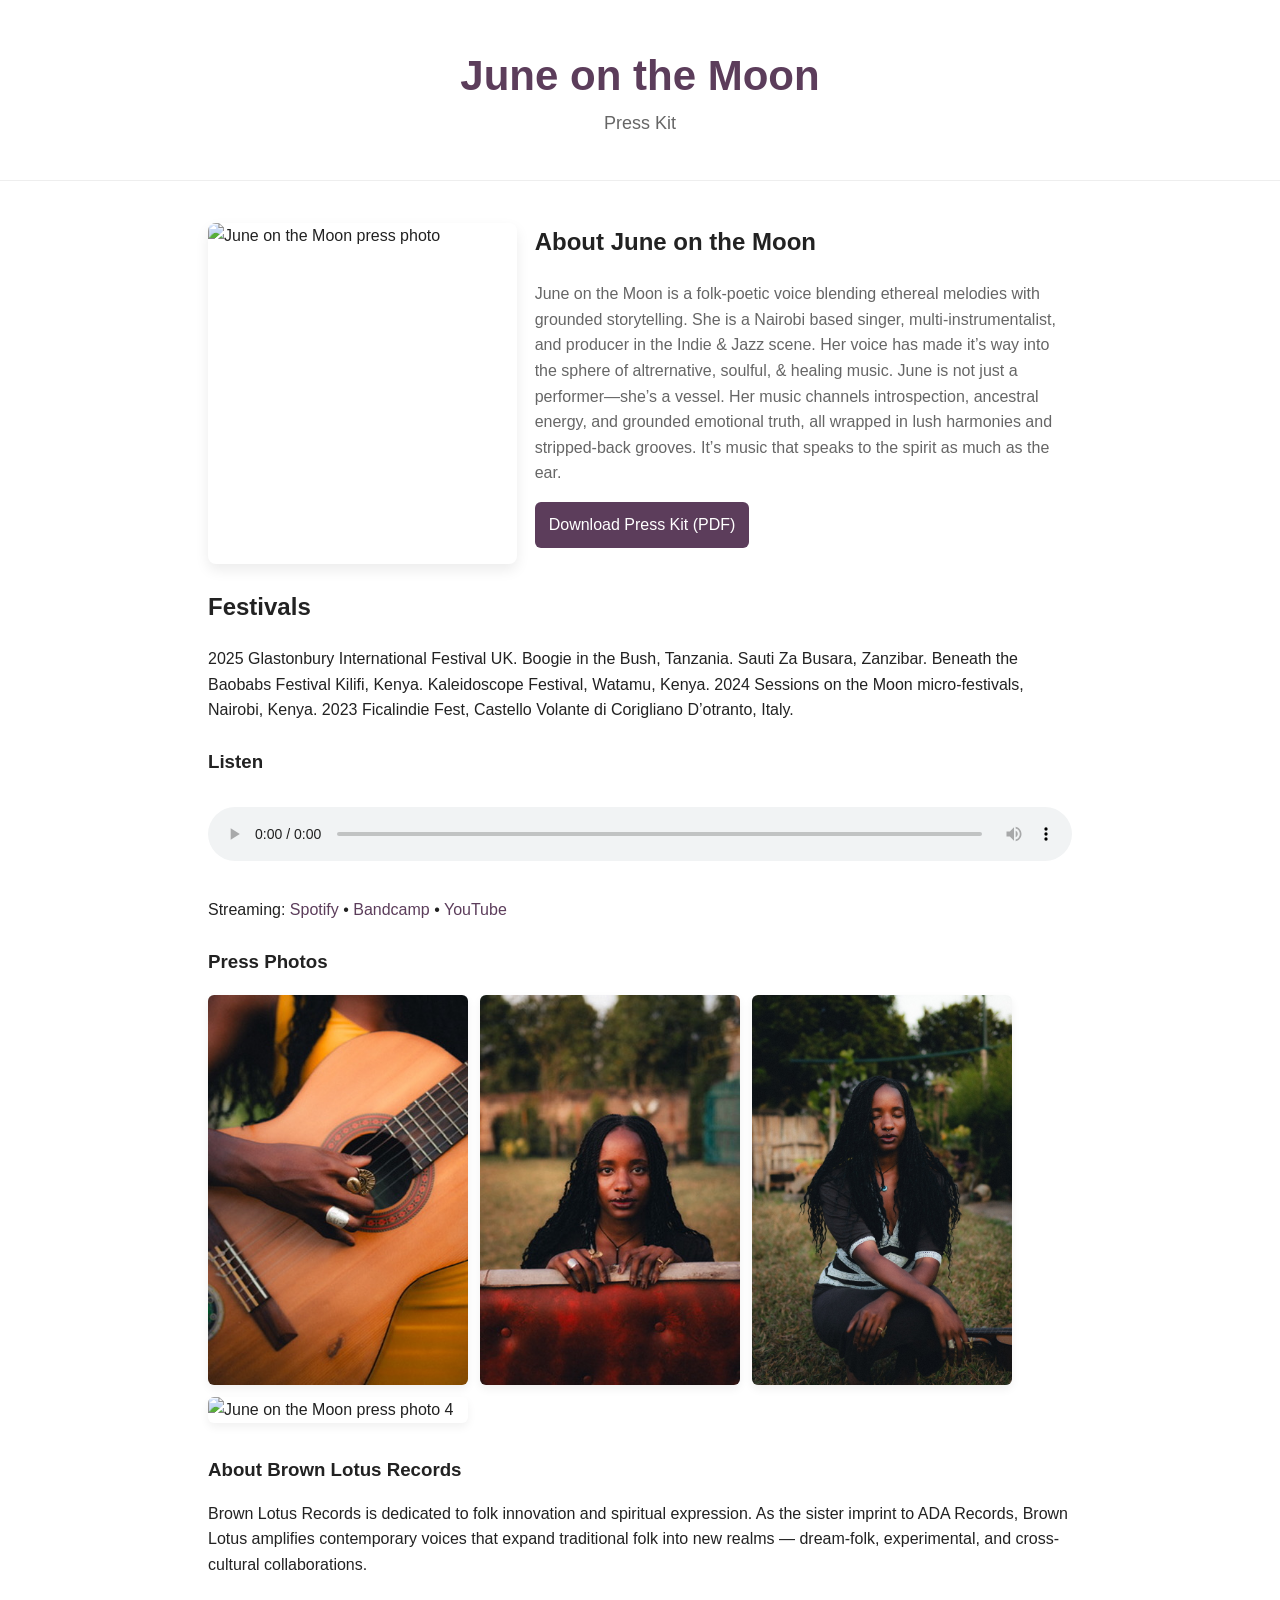
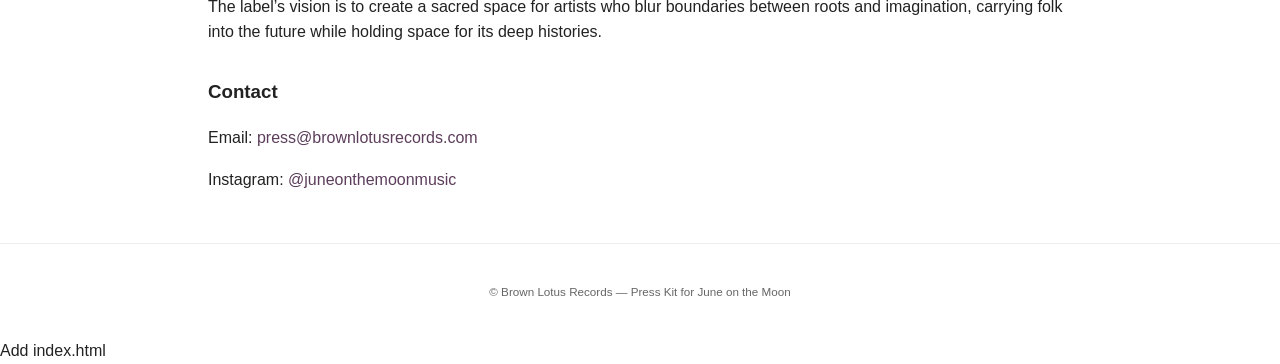
==== commit b4a82038: "Update index.html" ====
--- a/index.html
+++ b/index.html
@@ -11,7 +11,6 @@
   <header class="site-header">
     <div class="container">
       <h1 class="artist-name">June on the Moon</h1>
-      <p> | Composer | Sound Designer | Multi-Instrumentalist | Ethereal |</p>
       <p class="artist-tag">Press Kit</p>
     </div>
   </header>
@@ -19,77 +18,56 @@
   <main class="container">
     <!-- Hero section -->
     <section class="hero">
-      <img src="assets/june-hero.jpeg" alt="June on the Moon press photo" class="hero-img" />
+      <img src="assets/june-hero-2.jpeg" alt="June on the Moon press photo" class="hero-img" />
       <div class="hero-text">
         <h2>About June on the Moon</h2>
-       <p class="bio">
-         A folk poetic voice blending ethereal melodies with grounded storytelling, June on the Moon is a self taught singer, songwriter, multi instrumentalist, guitarist, and producer rooted in Kenya and the Caribbean. Her work moves between jazz, neo soul, bossa nova, R&B, folk, and healing music, drawing from artists such as Nina Simone, Ella Fitzgerald, Amy Winehouse, and Astrud Gilberto while remaining distinctly her own.
-
-Her writing explores the social and political realities we carry, nature, the universe, and the experience of being human. Her music is made to be felt first and understood after.</p>
-
-      </p>Over the past two years, June has toured and collaborated across Accra, Mombasa, Lamu, Kilifi, and Dar es Salaam, including with Folk n Ether, a duo turned four piece band. Through Sessions on the Moon, her live and electronic music platform, she creates intentional spaces where sound, ceremony, and audience become part of the same experience.
-
-Now based in Zambia, June is expanding her practice into curation, collaboration, cinematic sound design, and composition for film. She is interested in the relationship between sound, story, and space, bringing her ceremonial practice and sonic architecture into new contexts where music becomes environment, and environment becomes medicine.</p>
-
-        
+        <p class="bio">
+          June on the Moon is a folk-poetic voice blending ethereal melodies with
+          grounded storytelling. She is a Nairobi based singer, multi-instrumentalist, and producer in the Indie & Jazz scene. Her voice has made it’s way into the sphere of altrernative, soulful, & healing music.
+          
+          June is not just a performer—she’s a vessel. Her music channels introspection, ancestral energy, and grounded emotional truth, all wrapped in lush harmonies and stripped-back grooves. It’s music that speaks to the spirit as much as the ear.
+        </p>
         <p>
           <a class="cta" href="assets/june-presskit.pdf" download>Download Press Kit (PDF)</a>
         </p>
       </div>
     </section>
 
+    <!--Notable Performances and residencies section -->
+    <section class="events">
+      <h2> Festivals</h2>
+      <p>
+        2025
+          Glastonbury International Festival UK.
+          Boogie in the Bush, Tanzania.
+          Sauti Za Busara, Zanzibar.
+          Beneath the Baobabs Festival Kilifi, Kenya. 
+          Kaleidoscope Festival, Watamu, Kenya.
+  
+       2024
+         Sessions on the Moon micro-festivals, Nairobi, Kenya.
+
+       2023
+         Ficalindie Fest, Castello Volante di Corigliano D’otranto, Italy.
+      </p>
+    </section>
+
+        
+
+
     <!-- Listen section -->
     <section class="listen">
-      <h3>Listen to 'Where I Am'</h3>
+      <h3>Listen</h3>
       <audio controls>
         <source src="assets/june-track.mp3" type="audio/mpeg" />
         Your browser does not support the audio element.
       </audio>
-        <!-- Video Section -->
-
-        <h3>Watch June on the Moon</h3>
-<section style="padding: 40px 20px; text-align: center; background: #0a0a0a;">
-  <h2 style="color: #c9a84c; font-family: Georgia, serif; margin-bottom: 8px;">Leaving Samsara</h2>
-  <p style="color: #888; font-size: 14px; margin-bottom: 20px;"><em>where i am</em></p>
-  <div style="max-width: 560px; margin: 0 auto; position: relative; padding-bottom: 56.25%; height: 0; overflow: hidden; border-radius: 8px;">
-  <iframe
-    style="position: absolute; top: 0; left: 0; width: 100%; height: 100%; border-radius: 8px;"
-    src="https://www.youtube.com/embed/In9rB8typNE"
-    title="Leaving Samsara (where i am)"
-    frameborder="0"
-    allow="accelerometer; autoplay; clipboard-write; encrypted-media; gyroscope; picture-in-picture"
-    allowfullscreen>
-  </iframe>
-</div>
-</section>
       <p class="links">
-        Streaming and Live Performances: <a href="https://open.spotify.com/artist/4D7fnI4k0SwiiH1v9u6l1j" target="_blank">Spotify</a> •
-        <a href="https://juneonthemoonmusic.bandcamp.com/track/leaving-samsara-where-i-am" target="_blank">Bandcamp</a> •
-        <a href="https://www.youtube.com/watch?v=BKdWdYmQmaE" target="_blank">YouTube</a>
+        Streaming: <a href="#" target="_blank">Spotify</a> •
+        <a href="#" target="_blank">Bandcamp</a> •
+        <a href="https://www.youtube.com/@juneonthemoonsings" target="_blank">YouTube</a>
       </p>
     </section>
-
-<!--Notable Performances and residencies section --> 
-<section class="events"> 
-    <h2>Festivals</h2> 
-    <ul>
-        <li><strong>2026:</strong> Sessions on the Moon, Nairobi, Kenya.</li>
-        <li><strong>2025:</strong> Glastonbury International Festival (UK), 
-                                     Boogie in the Bush (Tanzania), 
-                                     Sauti Za Busara (Zanzibar), 
-                                     Beneath the Baobabs Festival (Kilifi, Kenya), 
-                                     Kaleidoscope Festival (Watamu, Kenya).</li>
-        <li><strong>2024:</strong> Sessions on the Moon micro-festivals (Nairobi, Kenya).</li>
-        <li><strong>2023:</strong> Ficalindie Fest, Castello Volante di Corigliano D’otranto (Italy).</li>
-    </ul> 
-
-    <h2>Residencies</h2>
-      <ul>
-        <li><strong>2022</strong> UMOJA Residency (EUNIC collaboration), (Dar es Salaam, Tanzania).</li>
-        <li><strong>2026</strong> NURA D&B Writing Camp, NOISE & Alpha Theta (Kilifi, Kenya).</li>
-        <li><strong>2026</strong> Folk Writing Camp with Youth Martin.</li>
-      </ul>
-</section>
 
     <!-- Press photos -->
     <section class="media">
@@ -98,8 +76,7 @@
         <img src="assets/june-photo-1.jpeg" alt="June on the Moon press photo 1" />
         <img src="assets/june-photo-2.jpeg" alt="June on the Moon press photo 2" />
         <img src="assets/june-photo-3.jpeg" alt="June on the Moon press photo 3" />
-        <img src="assets/june-photo-4.jpg" alt="June on the Moon press photo 4" />
-        <img src="assets/june-photo-5.jpg" alt="June on the Moon press photo 5" />
+        <img src="assets/june-photo-4.jpeg" alt="June on the Moon press photo 4" />
       </div>
     </section>
 
@@ -108,11 +85,10 @@
       <h3>About Brown Lotus Records</h3>
       <p>
         Brown Lotus Records is dedicated to folk innovation and spiritual expression.
-        Brown Lotus amplifies contemporary voices
-       that expand traditional folk, jazz and RnB sounds into new realms — dream-folk, experimental, and
+        As the sister imprint to ADA Records, Brown Lotus amplifies contemporary voices
+        that expand traditional folk into new realms — dream-folk, experimental, and
         cross-cultural collaborations.
       </p>
-      <p> Sessions on the Moon is a Folk and Blues club that curates acoustic music experiences for wanderers who enjoy soul music.
       <p>
         The label’s vision is to create a sacred space for artists who blur boundaries
         between roots and imagination, carrying folk into the future while holding
@@ -123,16 +99,17 @@
     <!-- Contact -->
     <section class="contact">
       <h3>Contact</h3>
-      <p>Email: <a href="mailto:sessionsonthemoon@gmail.com">sessionsonthemoon@gmail.com</a></p>
+      <p>Email: <a href="mailto:press@brownlotusrecords.com">press@brownlotusrecords.com</a></p>
       <p>Instagram: <a href="https://www.instagram.com/juneonthemoonmusic/?hl=en" target="_blank">@juneonthemoonmusic</a></p>
     </section>
   </main>
 
   <footer class="site-footer">
     <div class="container">
-      <small>© Brown Lotus Records 2026 — Press Kit for June on the Moon</small>
+      <small>© Brown Lotus Records — Press Kit for June on the Moon</small>
     </div>
   </footer>
 </body>
 </html>
 
+Add index.html
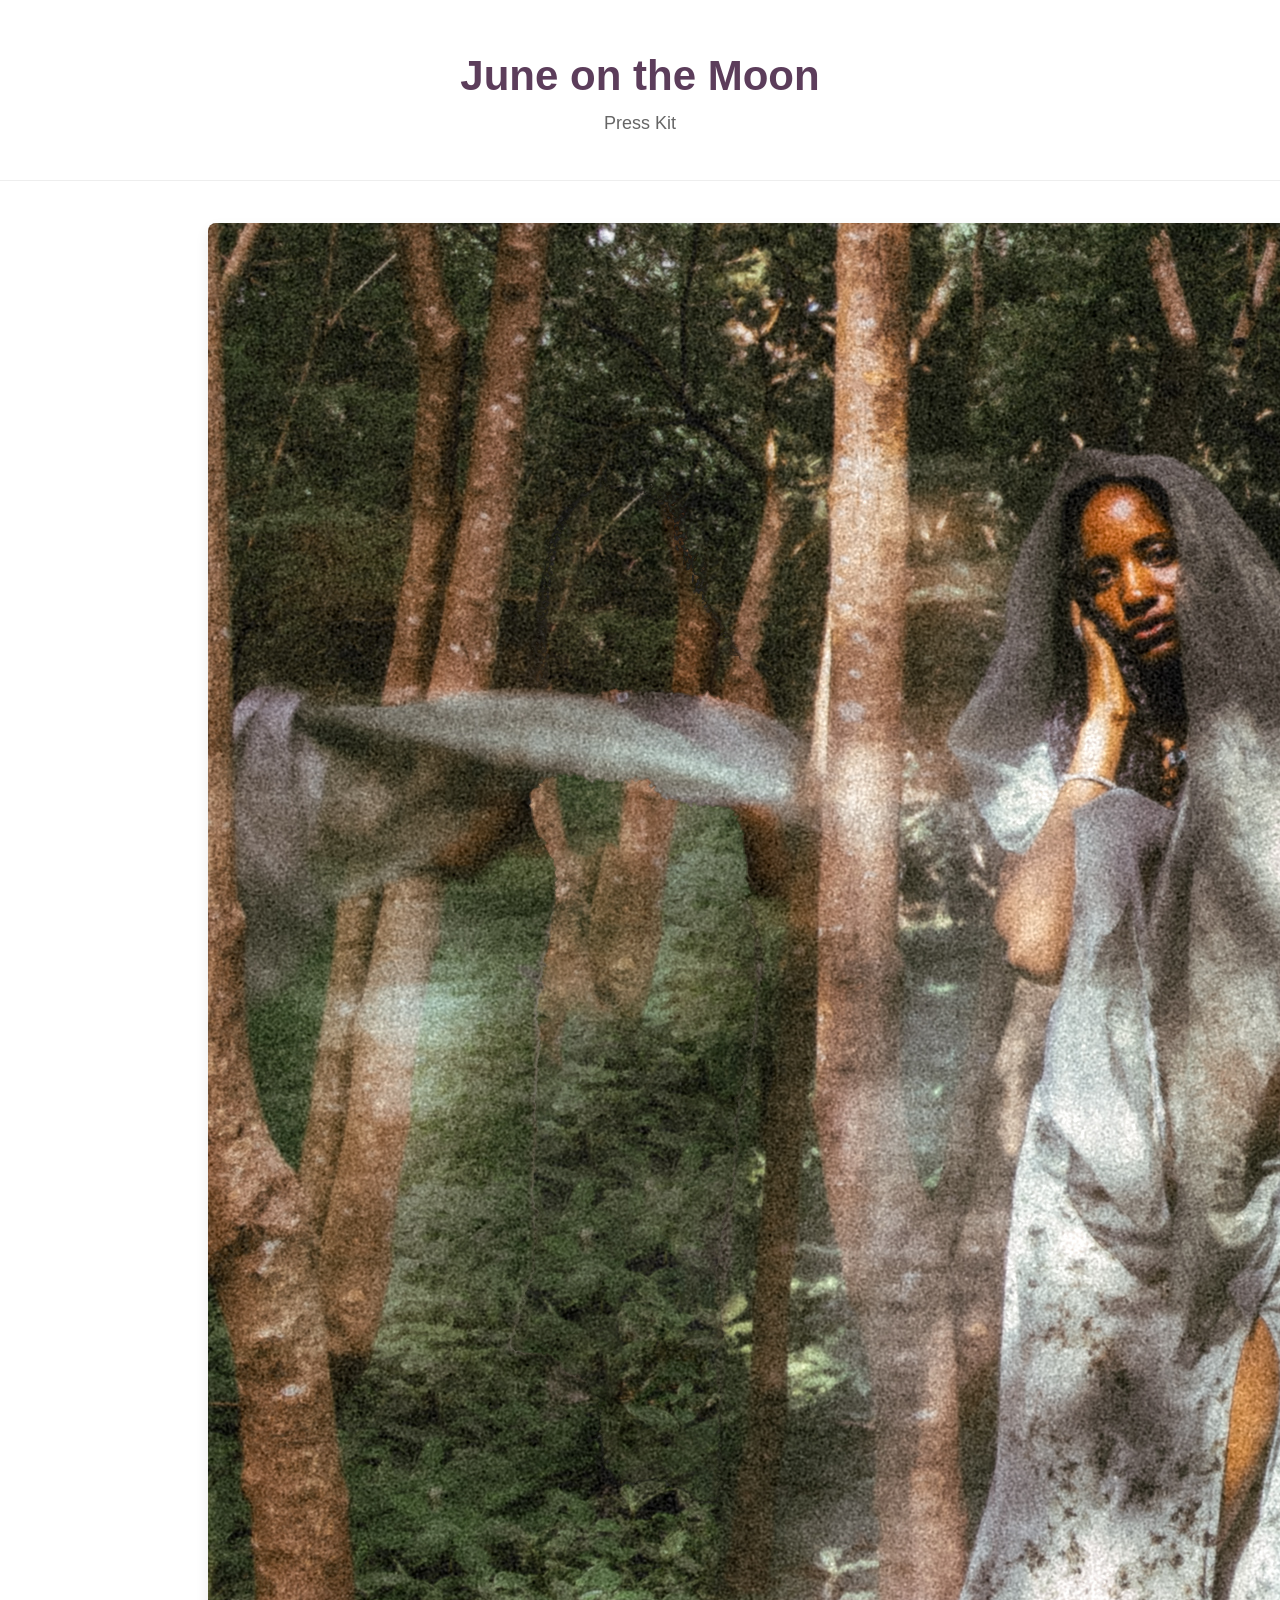
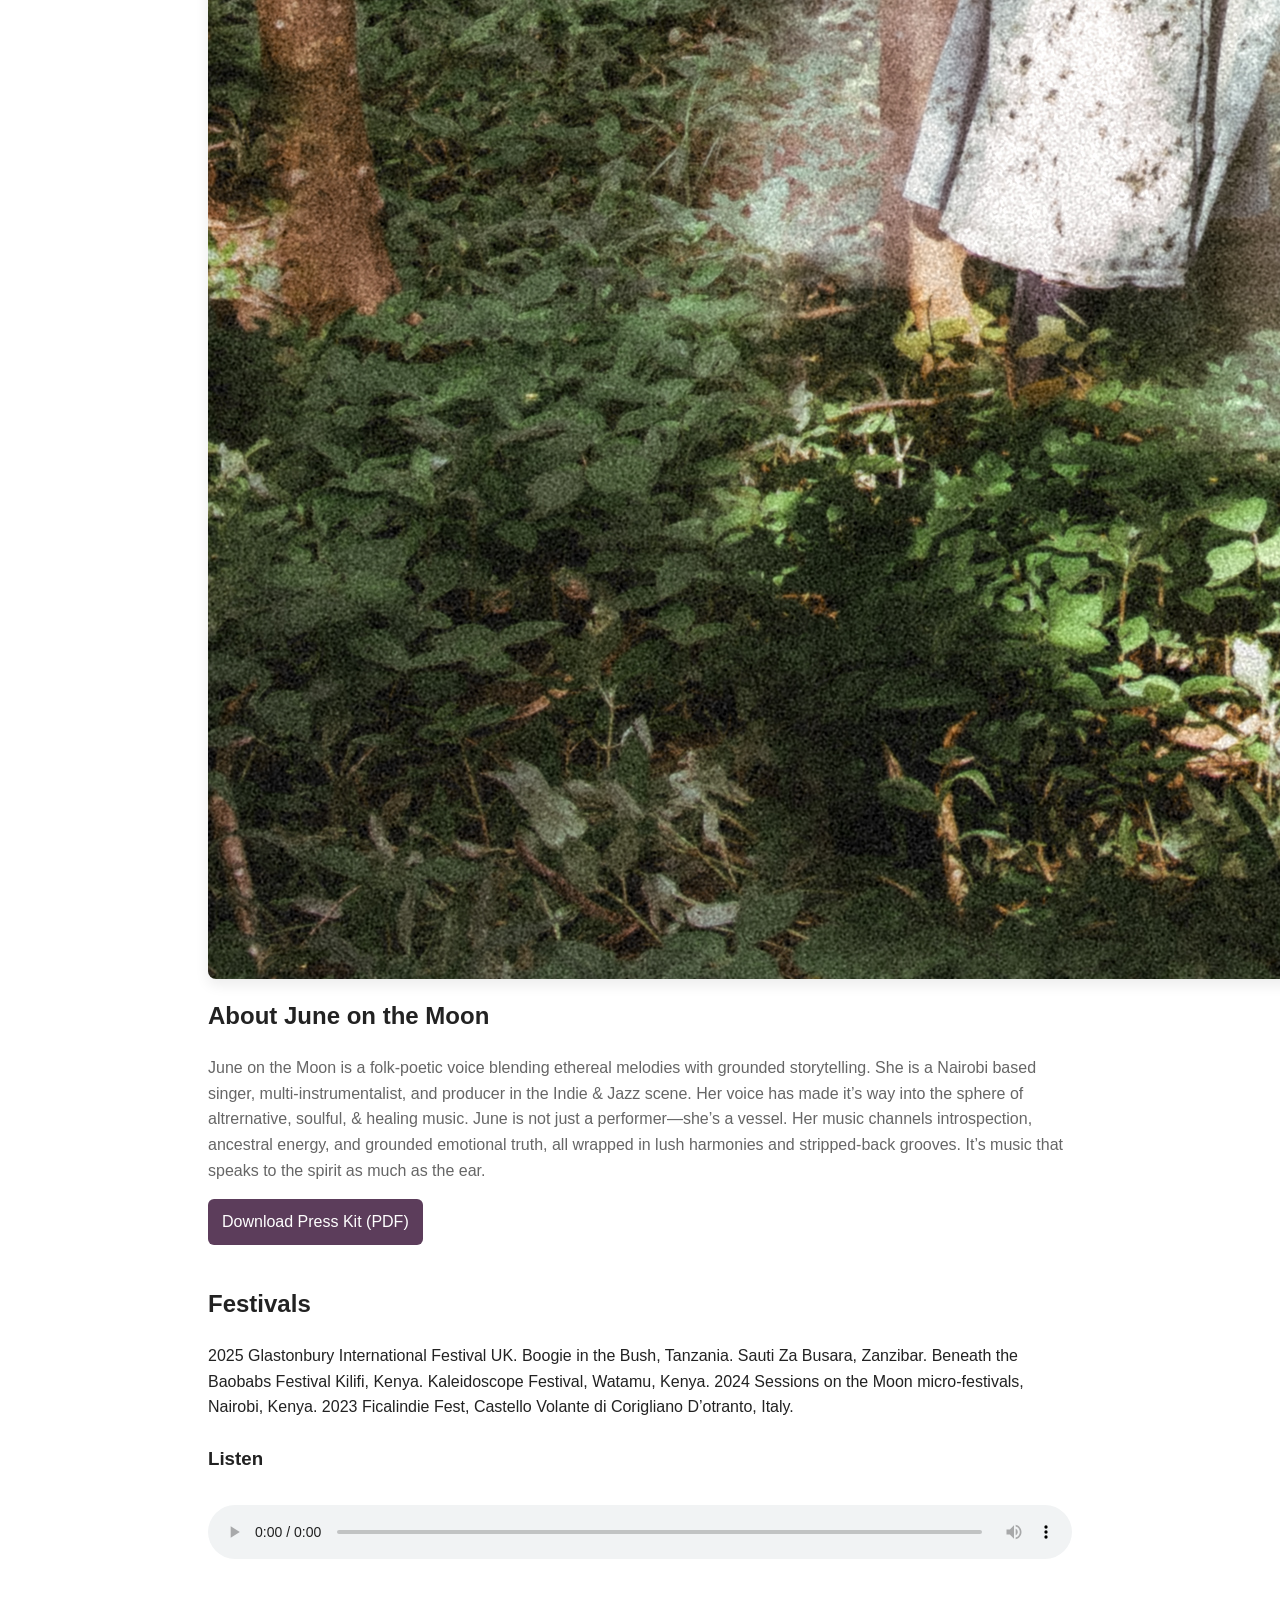
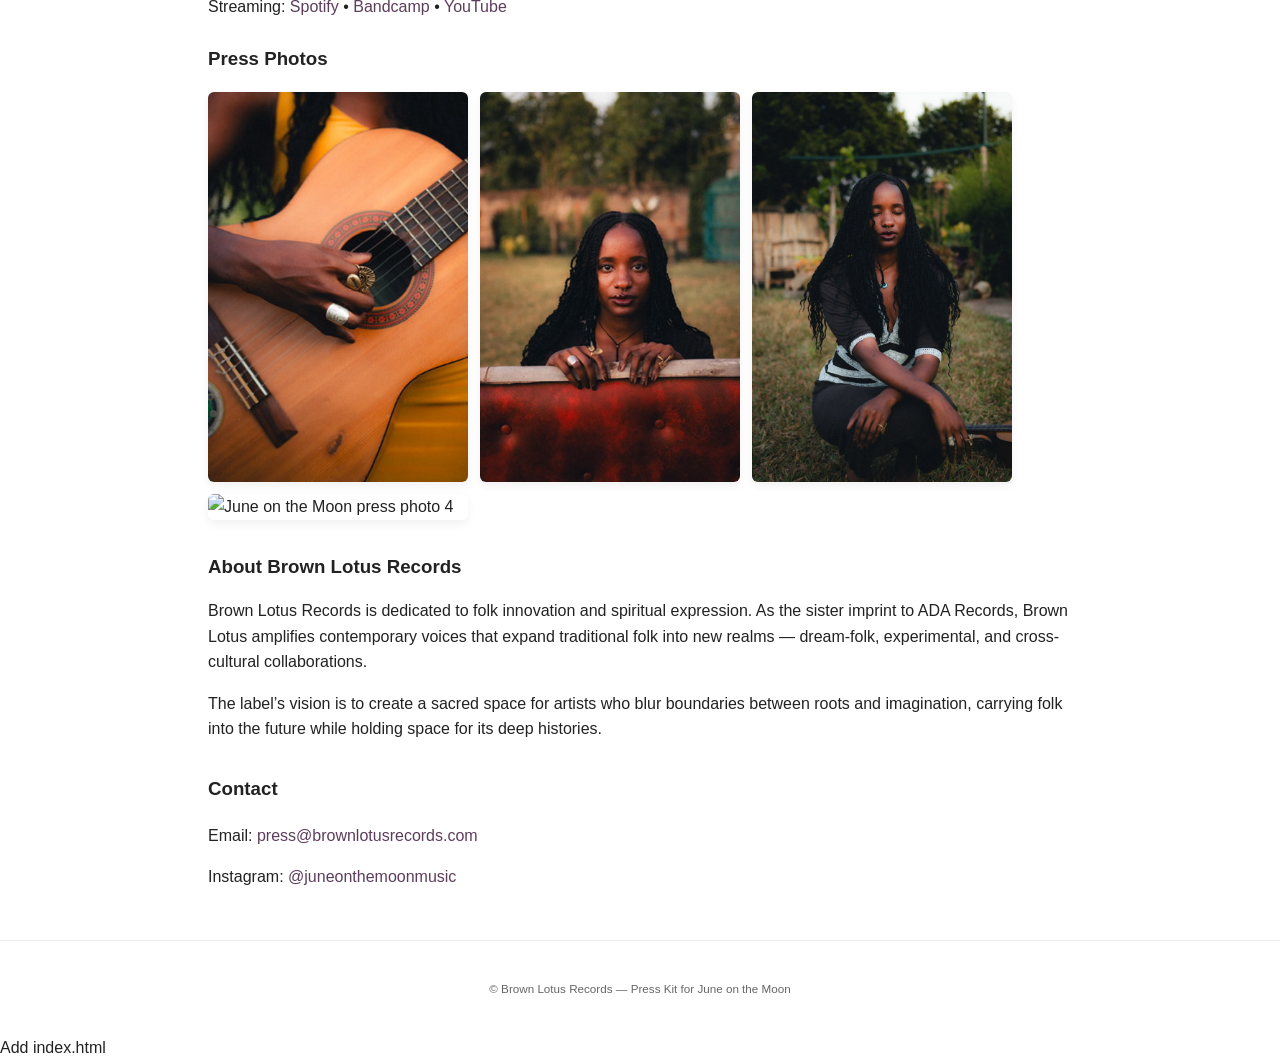
==== commit e66bf3ea: "Update index.html" ====
--- a/index.html
+++ b/index.html
@@ -18,7 +18,7 @@
   <main class="container">
     <!-- Hero section -->
     <section class="hero">
-      <img src="assets/june-hero-2.jpeg" alt="June on the Moon press photo" class="hero-img" />
+      <img src="assets/june-hero-2.jpg" alt="June on the Moon press photo" class="hero-img" />
       <div class="hero-text">
         <h2>About June on the Moon</h2>
         <p class="bio">
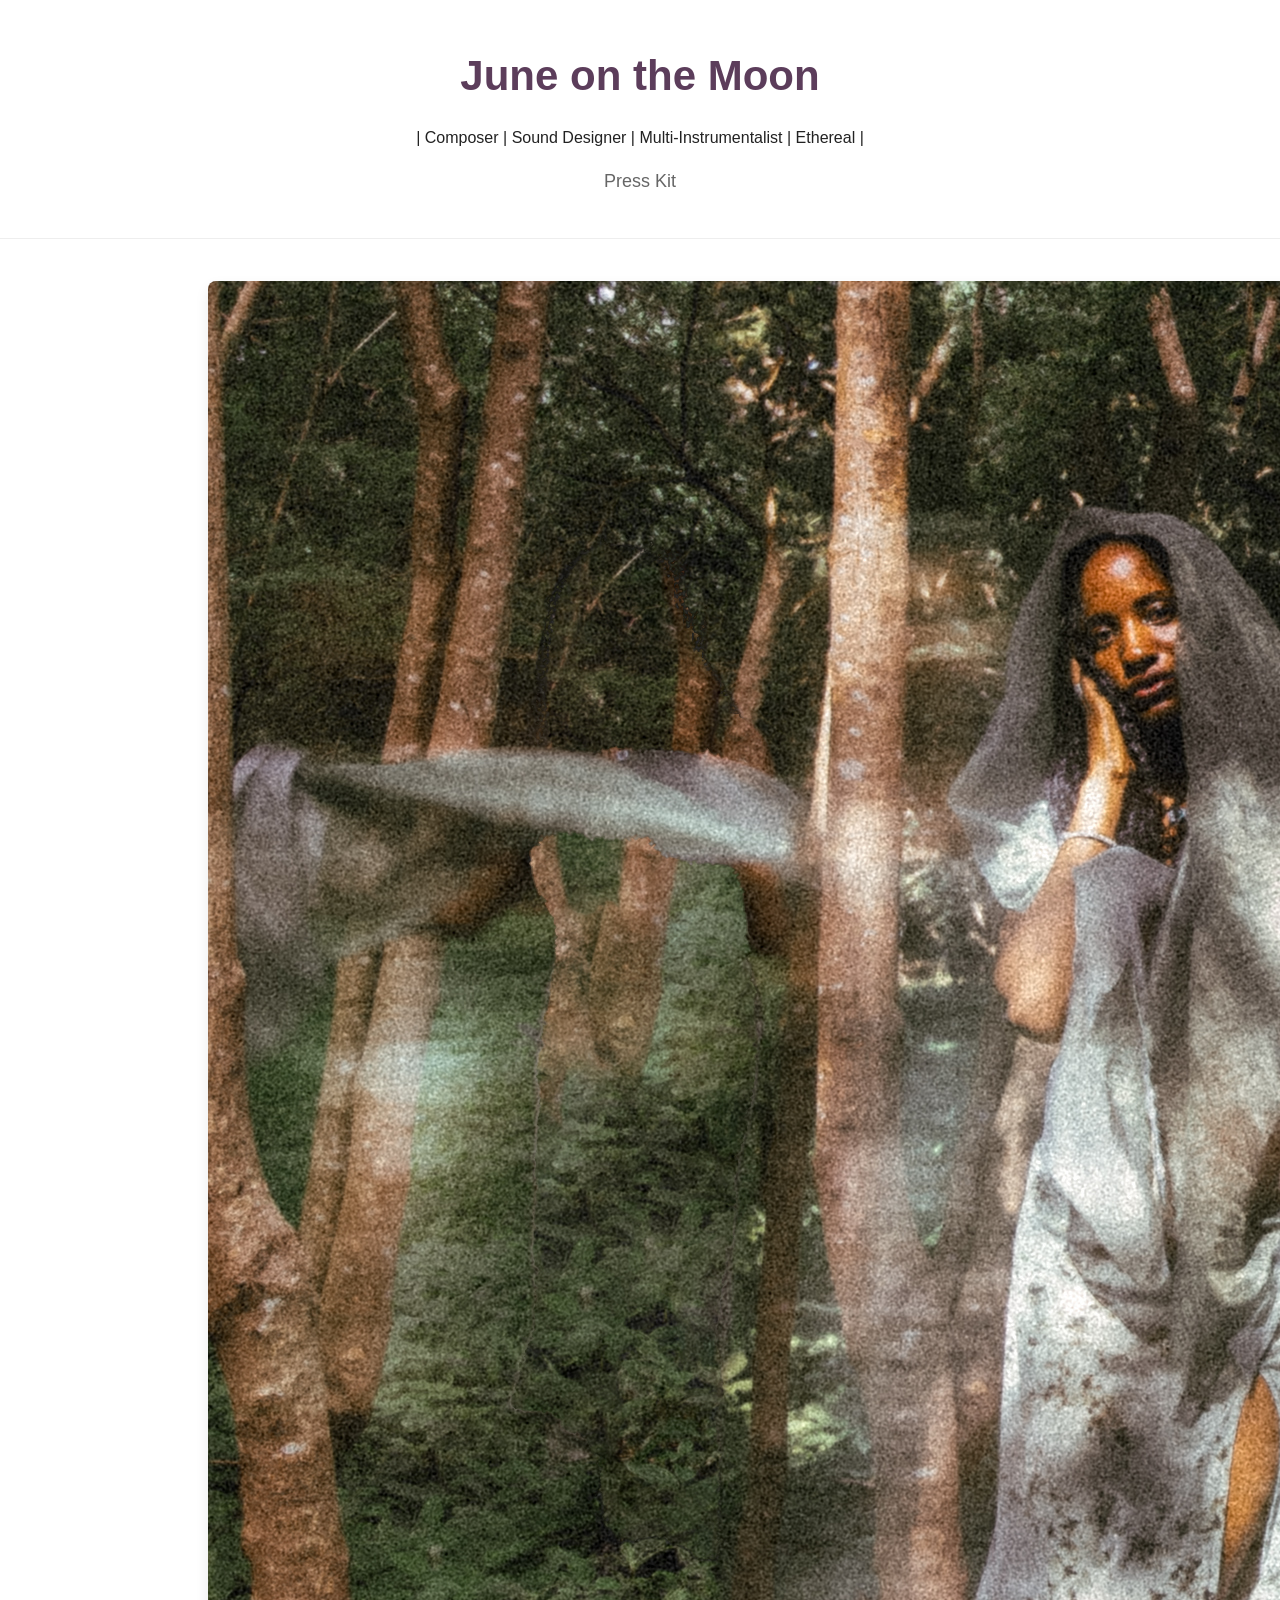
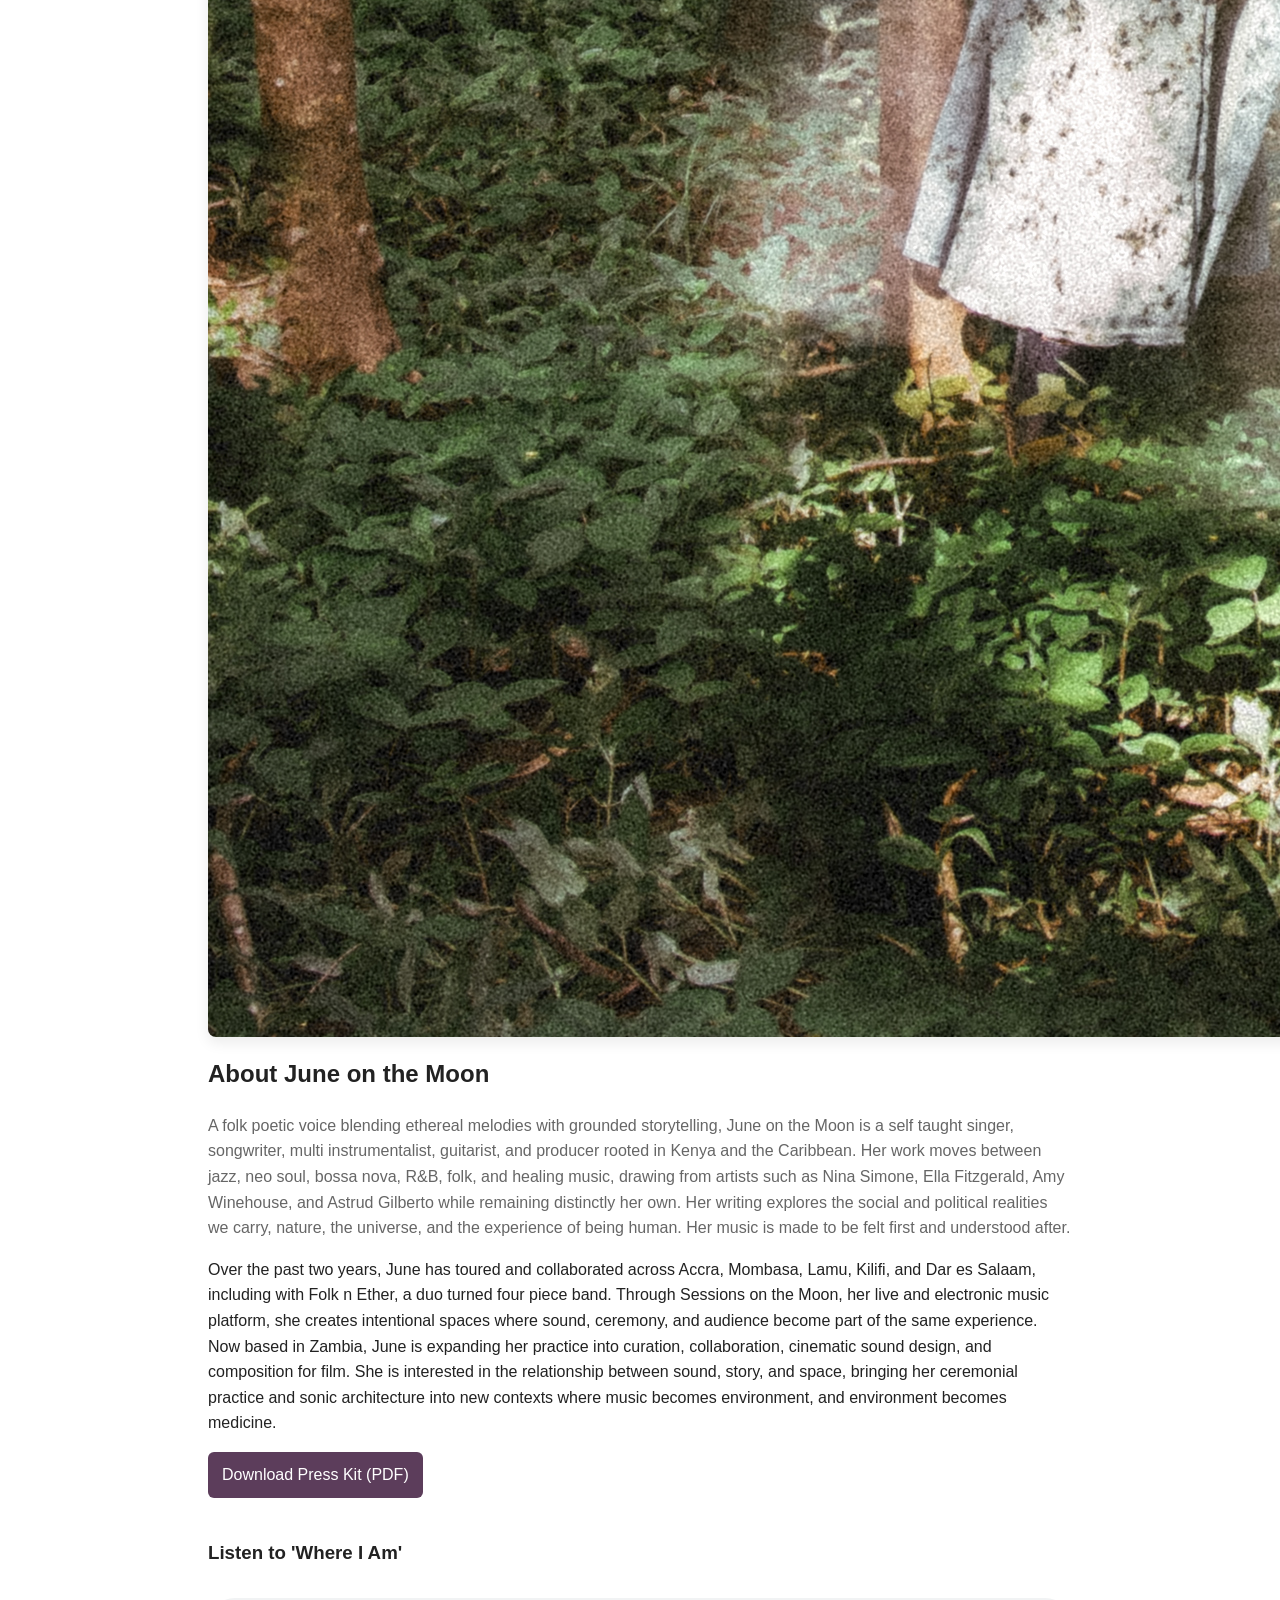
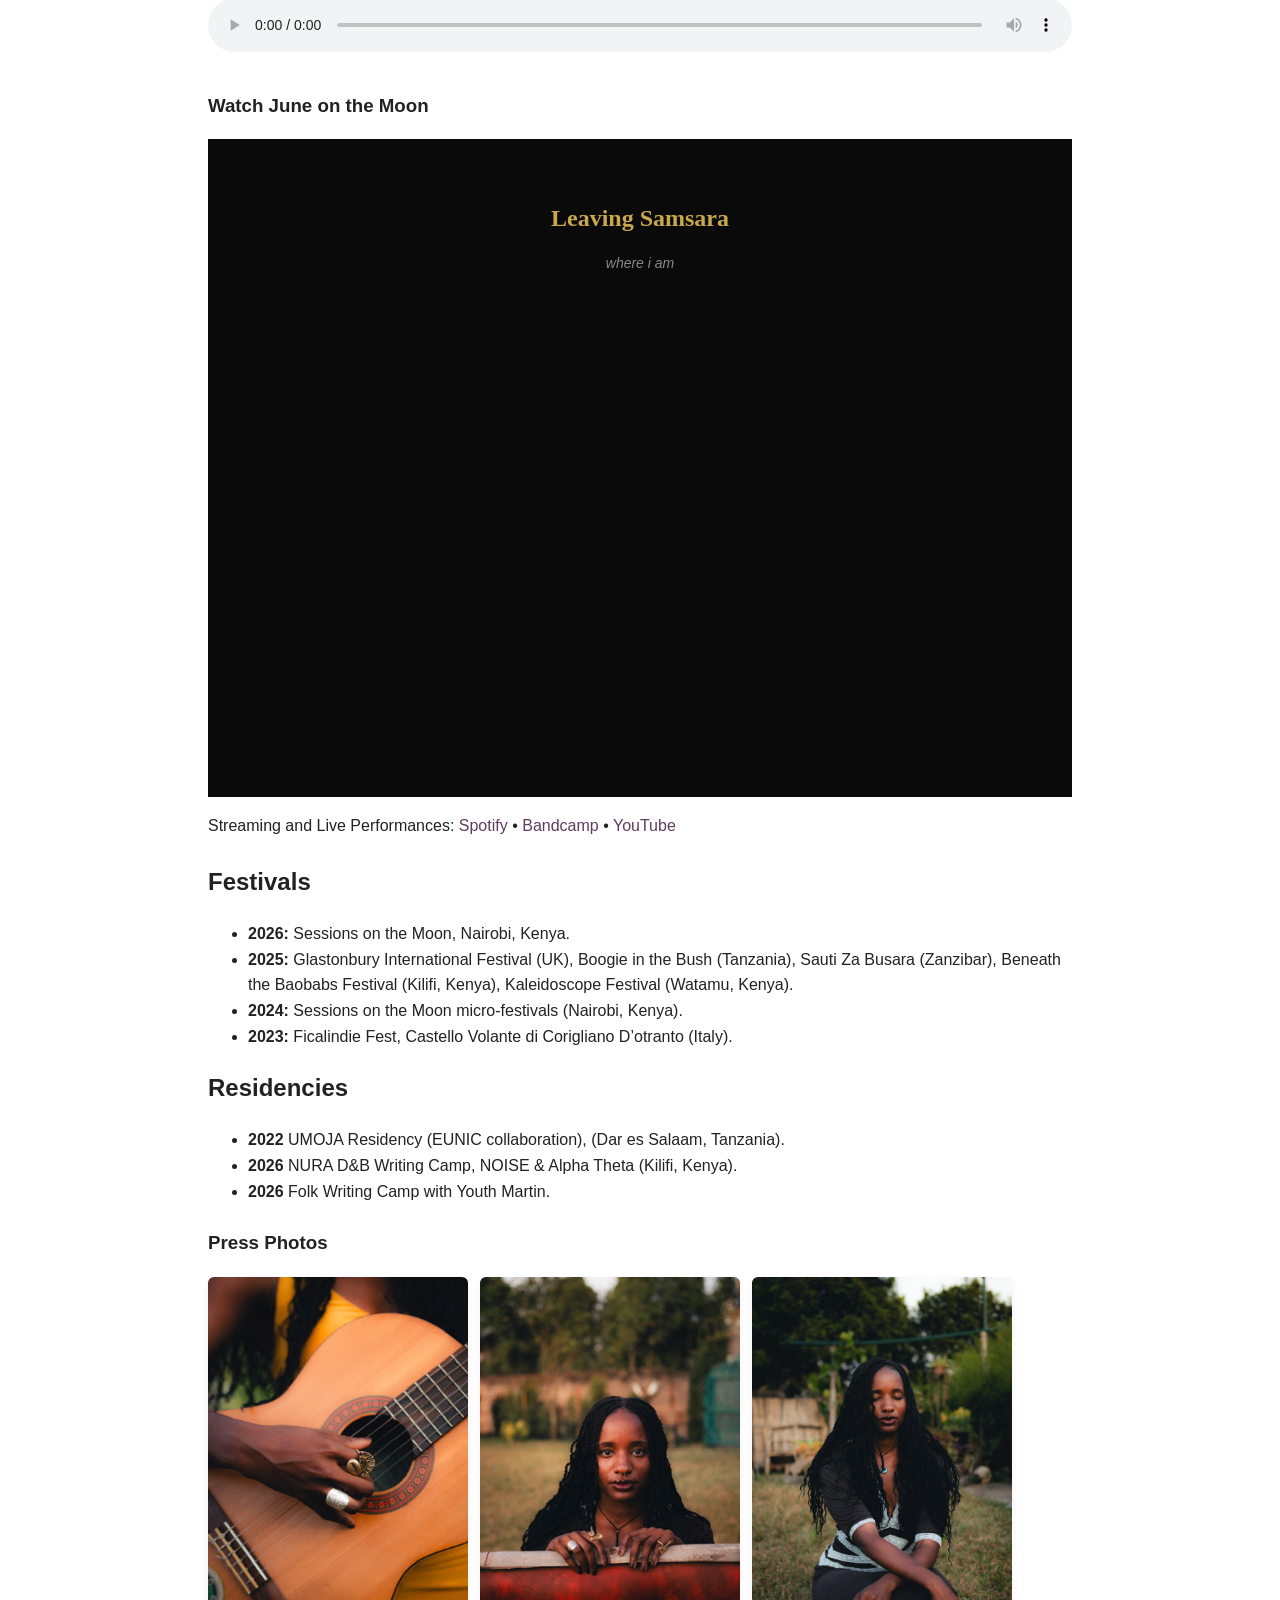
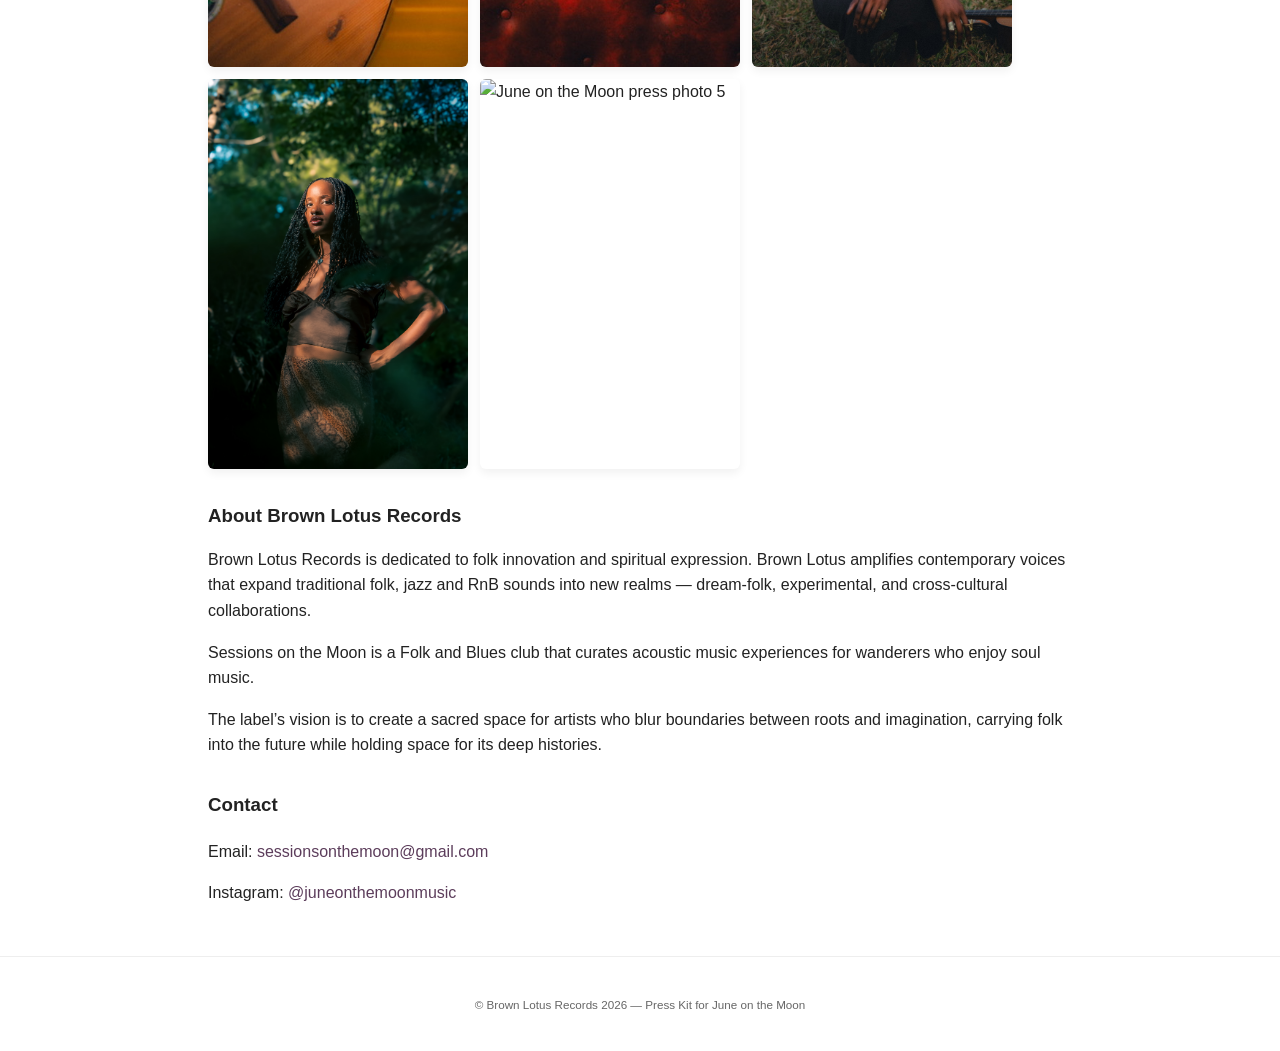
==== commit a8f564ac: "Update index.html" ====
--- a/index.html
+++ b/index.html
@@ -11,6 +11,7 @@
   <header class="site-header">
     <div class="container">
       <h1 class="artist-name">June on the Moon</h1>
+      <p> | Composer | Sound Designer | Multi-Instrumentalist | Ethereal |</p>
       <p class="artist-tag">Press Kit</p>
     </div>
   </header>
@@ -21,53 +22,74 @@
       <img src="assets/june-hero-2.jpg" alt="June on the Moon press photo" class="hero-img" />
       <div class="hero-text">
         <h2>About June on the Moon</h2>
-        <p class="bio">
-          June on the Moon is a folk-poetic voice blending ethereal melodies with
-          grounded storytelling. She is a Nairobi based singer, multi-instrumentalist, and producer in the Indie & Jazz scene. Her voice has made it’s way into the sphere of altrernative, soulful, & healing music.
-          
-          June is not just a performer—she’s a vessel. Her music channels introspection, ancestral energy, and grounded emotional truth, all wrapped in lush harmonies and stripped-back grooves. It’s music that speaks to the spirit as much as the ear.
-        </p>
+       <p class="bio">
+         A folk poetic voice blending ethereal melodies with grounded storytelling, June on the Moon is a self taught singer, songwriter, multi instrumentalist, guitarist, and producer rooted in Kenya and the Caribbean. Her work moves between jazz, neo soul, bossa nova, R&B, folk, and healing music, drawing from artists such as Nina Simone, Ella Fitzgerald, Amy Winehouse, and Astrud Gilberto while remaining distinctly her own.
+
+Her writing explores the social and political realities we carry, nature, the universe, and the experience of being human. Her music is made to be felt first and understood after.</p>
+
+      </p>Over the past two years, June has toured and collaborated across Accra, Mombasa, Lamu, Kilifi, and Dar es Salaam, including with Folk n Ether, a duo turned four piece band. Through Sessions on the Moon, her live and electronic music platform, she creates intentional spaces where sound, ceremony, and audience become part of the same experience.
+
+Now based in Zambia, June is expanding her practice into curation, collaboration, cinematic sound design, and composition for film. She is interested in the relationship between sound, story, and space, bringing her ceremonial practice and sonic architecture into new contexts where music becomes environment, and environment becomes medicine.</p>
+
+        
         <p>
           <a class="cta" href="assets/june-presskit.pdf" download>Download Press Kit (PDF)</a>
         </p>
       </div>
     </section>
 
-    <!--Notable Performances and residencies section -->
-    <section class="events">
-      <h2> Festivals</h2>
-      <p>
-        2025
-          Glastonbury International Festival UK.
-          Boogie in the Bush, Tanzania.
-          Sauti Za Busara, Zanzibar.
-          Beneath the Baobabs Festival Kilifi, Kenya. 
-          Kaleidoscope Festival, Watamu, Kenya.
-  
-       2024
-         Sessions on the Moon micro-festivals, Nairobi, Kenya.
-
-       2023
-         Ficalindie Fest, Castello Volante di Corigliano D’otranto, Italy.
-      </p>
-    </section>
-
-        
-
-
     <!-- Listen section -->
     <section class="listen">
-      <h3>Listen</h3>
+      <h3>Listen to 'Where I Am'</h3>
       <audio controls>
         <source src="assets/june-track.mp3" type="audio/mpeg" />
         Your browser does not support the audio element.
       </audio>
+        <!-- Video Section -->
+
+        <h3>Watch June on the Moon</h3>
+<section style="padding: 40px 20px; text-align: center; background: #0a0a0a;">
+  <h2 style="color: #c9a84c; font-family: Georgia, serif; margin-bottom: 8px;">Leaving Samsara</h2>
+  <p style="color: #888; font-size: 14px; margin-bottom: 20px;"><em>where i am</em></p>
+  <div style="max-width: 560px; margin: 0 auto; position: relative; padding-bottom: 56.25%; height: 0; overflow: hidden; border-radius: 8px;">
+  <iframe
+    style="position: absolute; top: 0; left: 0; width: 100%; height: 100%; border-radius: 8px;"
+    src="https://www.youtube.com/embed/In9rB8typNE"
+    title="Leaving Samsara (where i am)"
+    frameborder="0"
+    allow="accelerometer; autoplay; clipboard-write; encrypted-media; gyroscope; picture-in-picture"
+    allowfullscreen>
+  </iframe>
+</div>
+</section>
       <p class="links">
-        Streaming: <a href="#" target="_blank">Spotify</a> •
-        <a href="#" target="_blank">Bandcamp</a> •
-        <a href="https://www.youtube.com/@juneonthemoonsings" target="_blank">YouTube</a>
+        Streaming and Live Performances: <a href="https://open.spotify.com/artist/4D7fnI4k0SwiiH1v9u6l1j" target="_blank">Spotify</a> •
+        <a href="https://juneonthemoonmusic.bandcamp.com/track/leaving-samsara-where-i-am" target="_blank">Bandcamp</a> •
+        <a href="https://www.youtube.com/watch?v=BKdWdYmQmaE" target="_blank">YouTube</a>
       </p>
     </section>
+
+<!--Notable Performances and residencies section --> 
+<section class="events"> 
+    <h2>Festivals</h2> 
+    <ul>
+        <li><strong>2026:</strong> Sessions on the Moon, Nairobi, Kenya.</li>
+        <li><strong>2025:</strong> Glastonbury International Festival (UK), 
+                                     Boogie in the Bush (Tanzania), 
+                                     Sauti Za Busara (Zanzibar), 
+                                     Beneath the Baobabs Festival (Kilifi, Kenya), 
+                                     Kaleidoscope Festival (Watamu, Kenya).</li>
+        <li><strong>2024:</strong> Sessions on the Moon micro-festivals (Nairobi, Kenya).</li>
+        <li><strong>2023:</strong> Ficalindie Fest, Castello Volante di Corigliano D’otranto (Italy).</li>
+    </ul> 
+
+    <h2>Residencies</h2>
+      <ul>
+        <li><strong>2022</strong> UMOJA Residency (EUNIC collaboration), (Dar es Salaam, Tanzania).</li>
+        <li><strong>2026</strong> NURA D&B Writing Camp, NOISE & Alpha Theta (Kilifi, Kenya).</li>
+        <li><strong>2026</strong> Folk Writing Camp with Youth Martin.</li>
+      </ul>
+</section>
 
     <!-- Press photos -->
     <section class="media">
@@ -76,7 +98,8 @@
         <img src="assets/june-photo-1.jpeg" alt="June on the Moon press photo 1" />
         <img src="assets/june-photo-2.jpeg" alt="June on the Moon press photo 2" />
         <img src="assets/june-photo-3.jpeg" alt="June on the Moon press photo 3" />
-        <img src="assets/june-photo-4.jpeg" alt="June on the Moon press photo 4" />
+        <img src="assets/june-photo-4.jpg" alt="June on the Moon press photo 4" />
+        <img src="assets/june-photo-5.jpg" alt="June on the Moon press photo 5" />
       </div>
     </section>
 
@@ -85,10 +108,11 @@
       <h3>About Brown Lotus Records</h3>
       <p>
         Brown Lotus Records is dedicated to folk innovation and spiritual expression.
-        As the sister imprint to ADA Records, Brown Lotus amplifies contemporary voices
-        that expand traditional folk into new realms — dream-folk, experimental, and
+        Brown Lotus amplifies contemporary voices
+       that expand traditional folk, jazz and RnB sounds into new realms — dream-folk, experimental, and
         cross-cultural collaborations.
       </p>
+      <p> Sessions on the Moon is a Folk and Blues club that curates acoustic music experiences for wanderers who enjoy soul music.
       <p>
         The label’s vision is to create a sacred space for artists who blur boundaries
         between roots and imagination, carrying folk into the future while holding
@@ -99,17 +123,16 @@
     <!-- Contact -->
     <section class="contact">
       <h3>Contact</h3>
-      <p>Email: <a href="mailto:press@brownlotusrecords.com">press@brownlotusrecords.com</a></p>
+      <p>Email: <a href="mailto:sessionsonthemoon@gmail.com">sessionsonthemoon@gmail.com</a></p>
       <p>Instagram: <a href="https://www.instagram.com/juneonthemoonmusic/?hl=en" target="_blank">@juneonthemoonmusic</a></p>
     </section>
   </main>
 
   <footer class="site-footer">
     <div class="container">
-      <small>© Brown Lotus Records — Press Kit for June on the Moon</small>
+      <small>© Brown Lotus Records 2026 — Press Kit for June on the Moon</small>
     </div>
   </footer>
 </body>
 </html>
 
-Add index.html
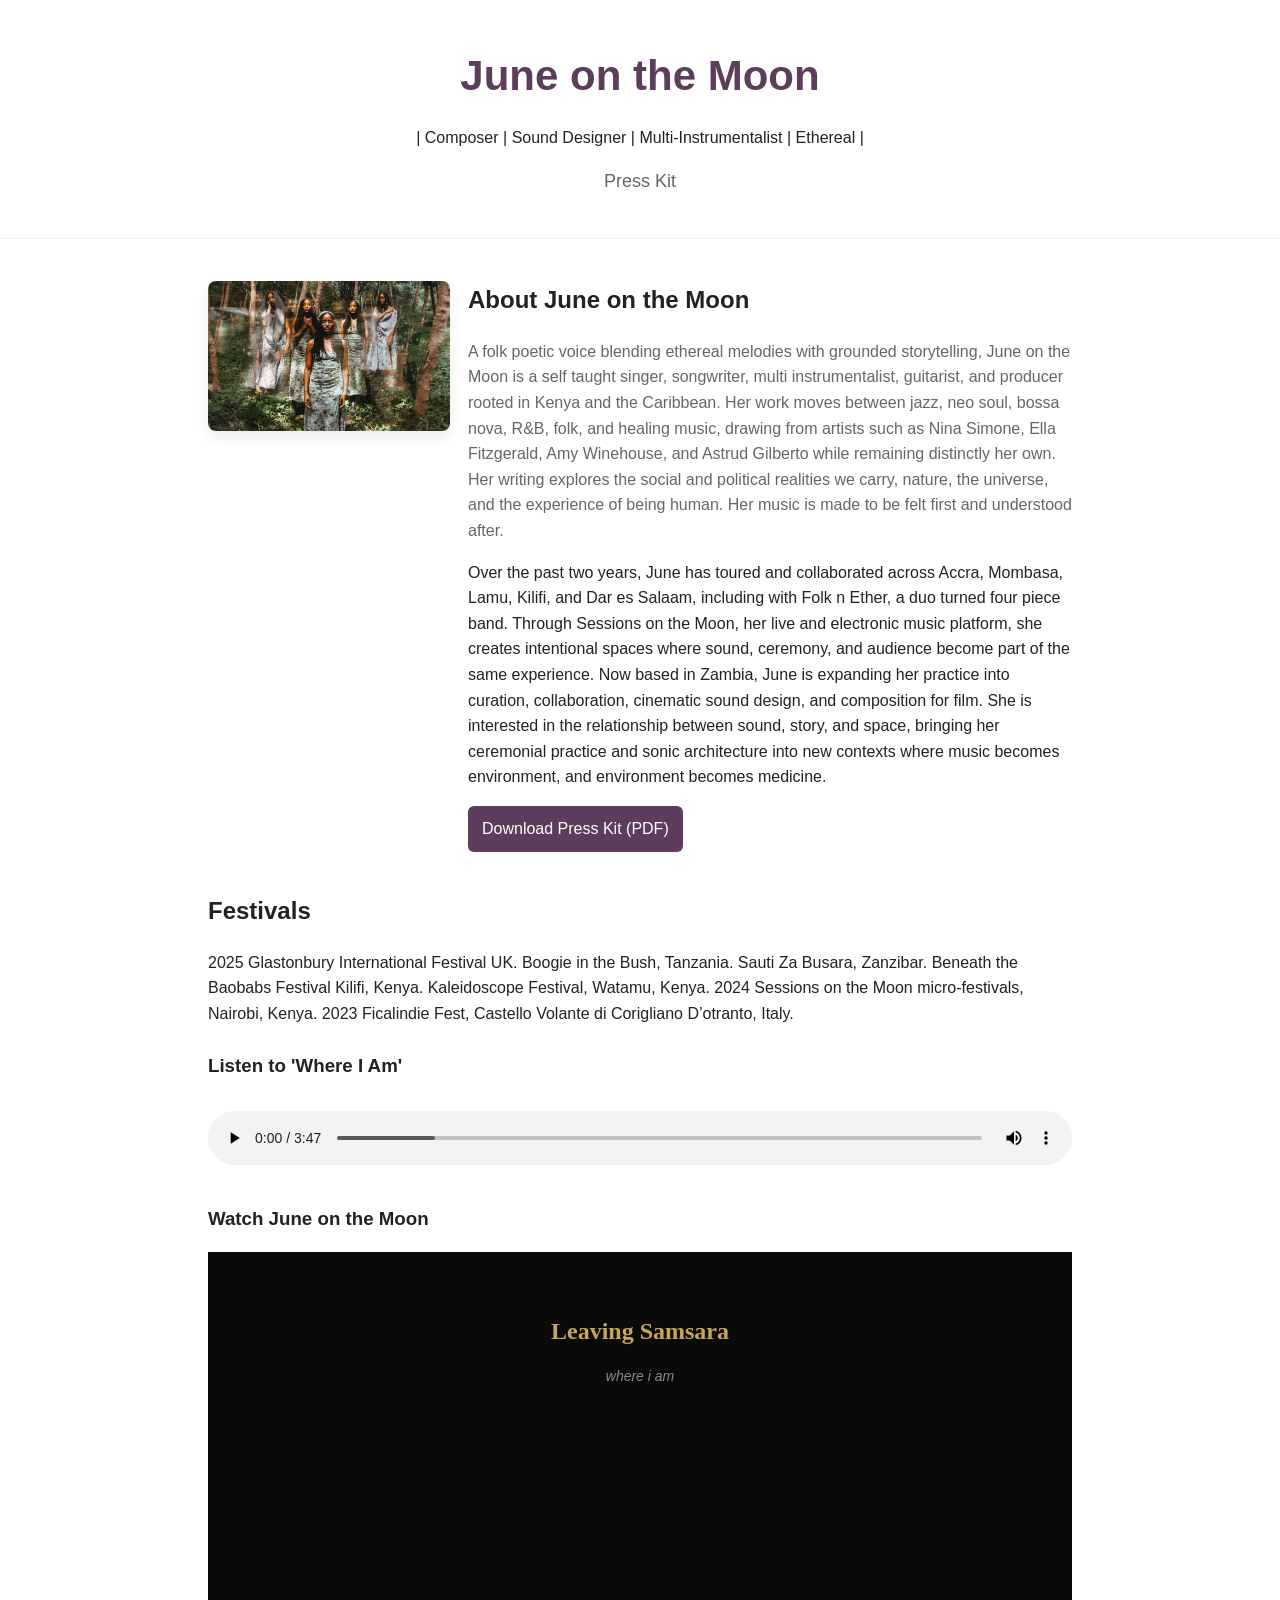
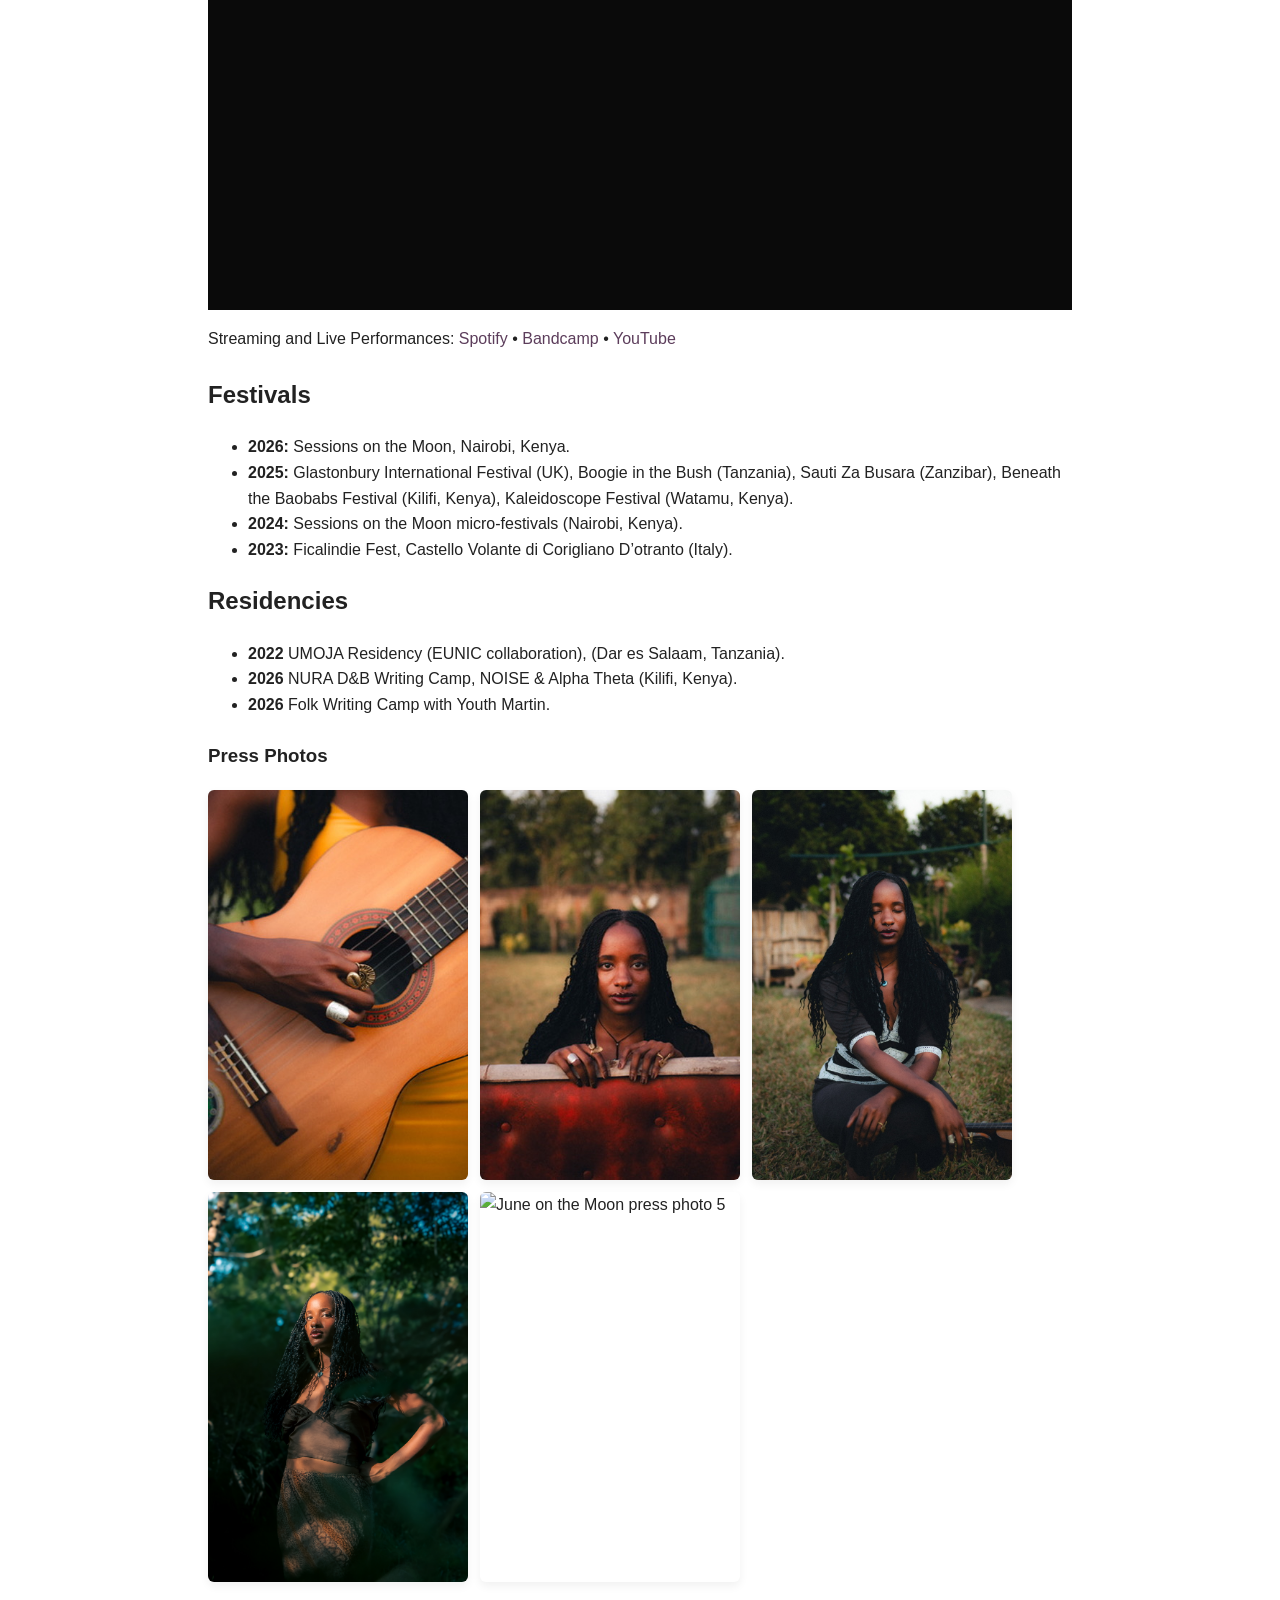
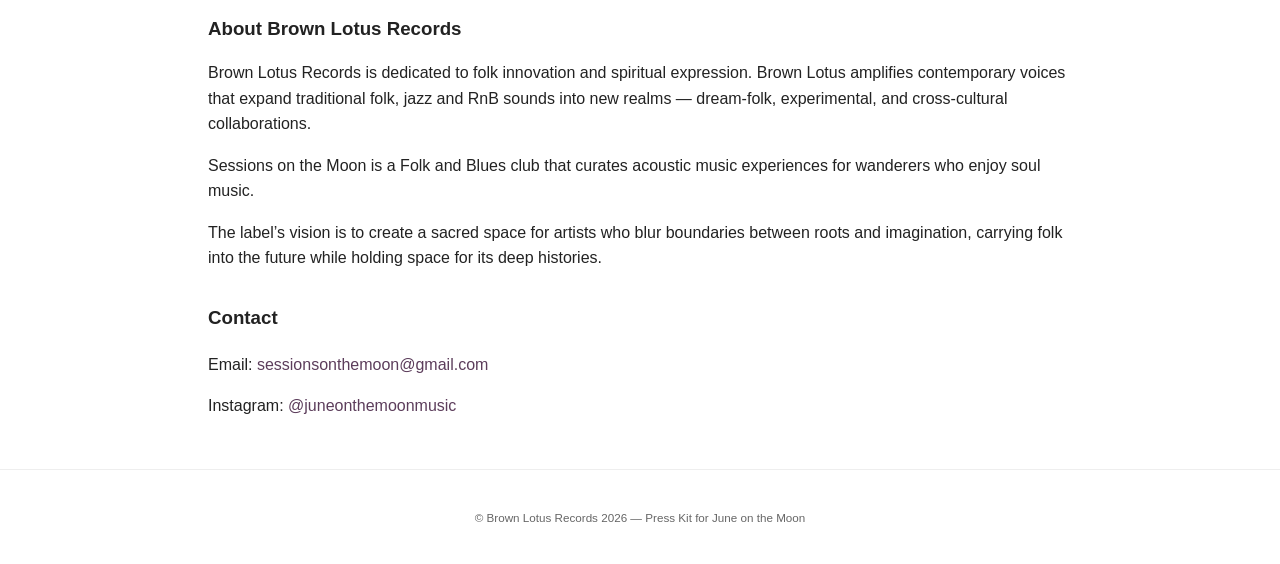
==== commit e3b0d932: "Merge branch 'main' into briisflash-patch-1" ====
--- a/index.html
+++ b/index.html
@@ -37,6 +37,28 @@
         </p>
       </div>
     </section>
+
+    <!--Notable Performances and residencies section -->
+    <section class="events">
+      <h2> Festivals</h2>
+      <p>
+        2025
+          Glastonbury International Festival UK.
+          Boogie in the Bush, Tanzania.
+          Sauti Za Busara, Zanzibar.
+          Beneath the Baobabs Festival Kilifi, Kenya. 
+          Kaleidoscope Festival, Watamu, Kenya.
+  
+       2024
+         Sessions on the Moon micro-festivals, Nairobi, Kenya.
+
+       2023
+         Ficalindie Fest, Castello Volante di Corigliano D’otranto, Italy.
+      </p>
+    </section>
+
+        
+
 
     <!-- Listen section -->
     <section class="listen">
--- a/styles.css
+++ b/styles.css
@@ -44,7 +44,9 @@
   margin: 24px 0;
 }
 .hero-img {
-  flex: 1 1 200px;
+  flex: 1 1 100px;
+   width: 400px;      /* pick whatever half-size means for you */
+  height: 150px;
   border-radius: 8px;
   object-fit: cover;
   box-shadow: 0 6px 14px rgba(0,0,0,0.08);
